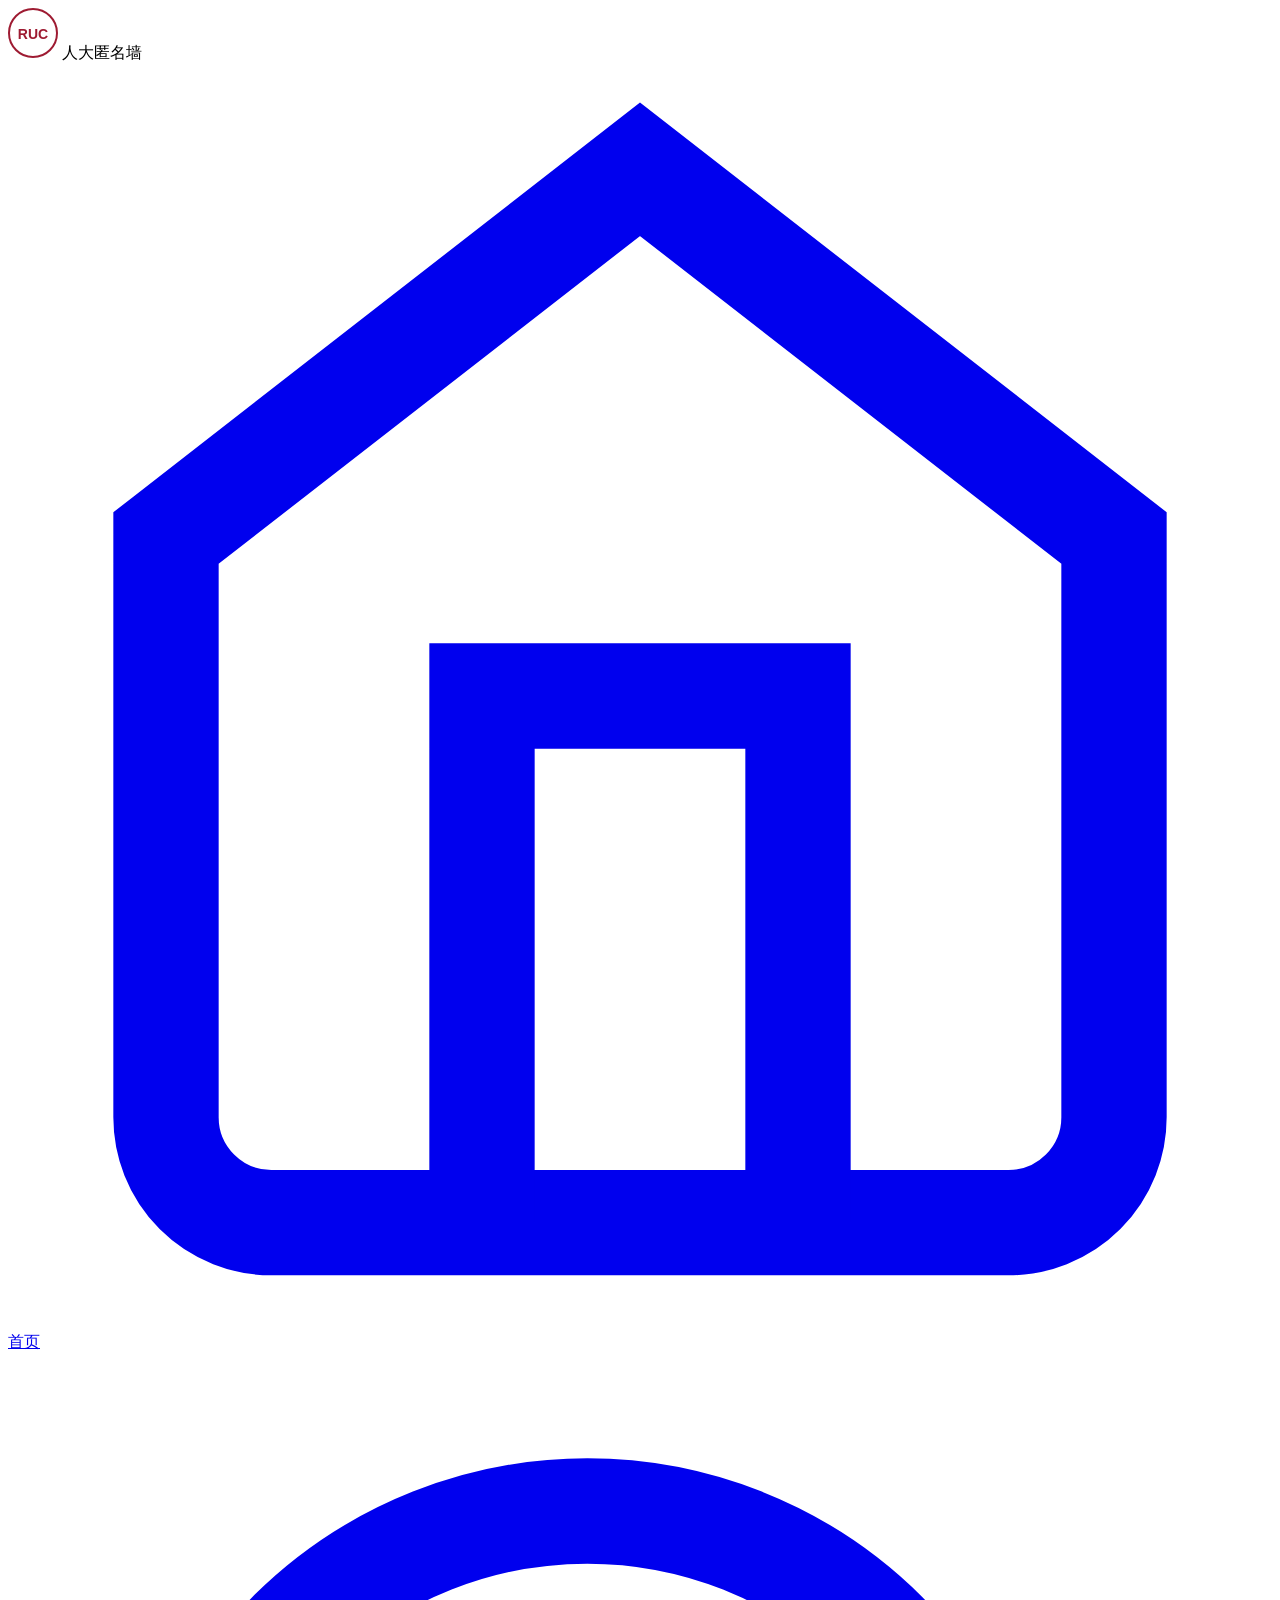
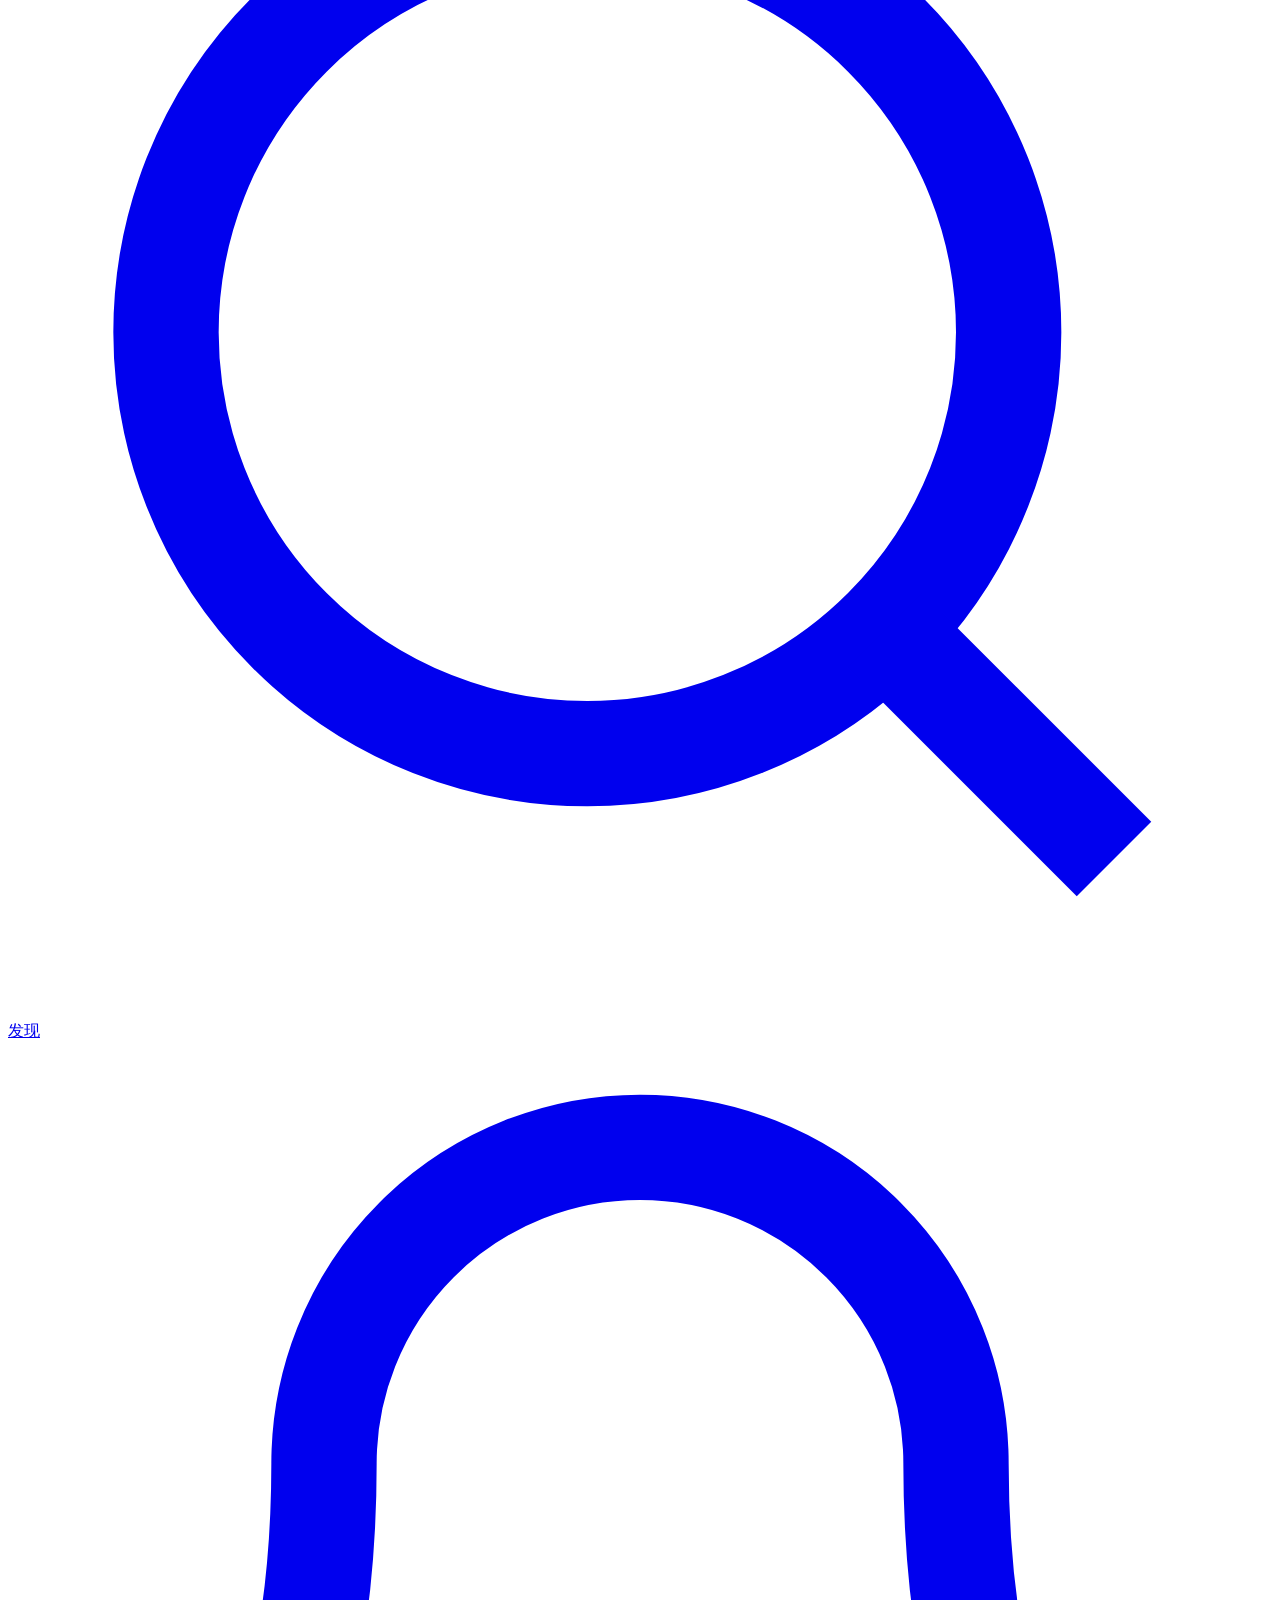
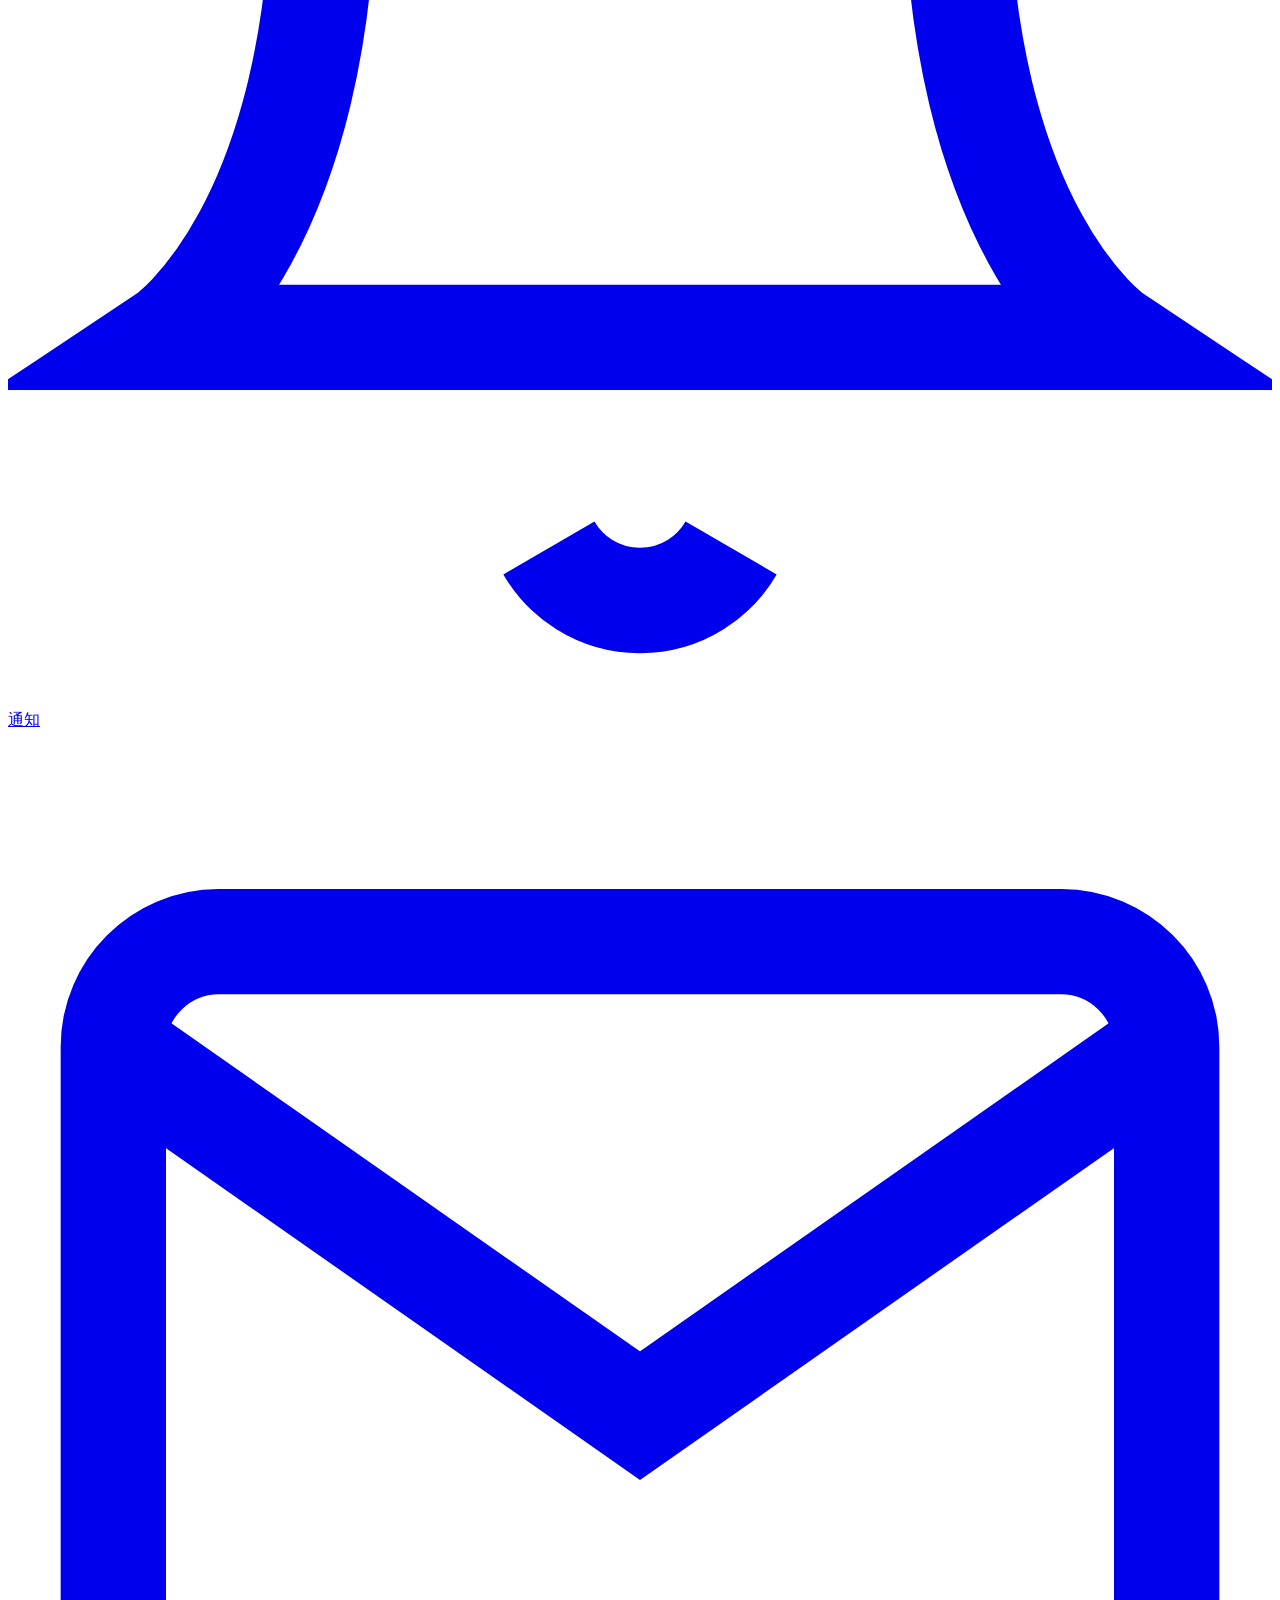
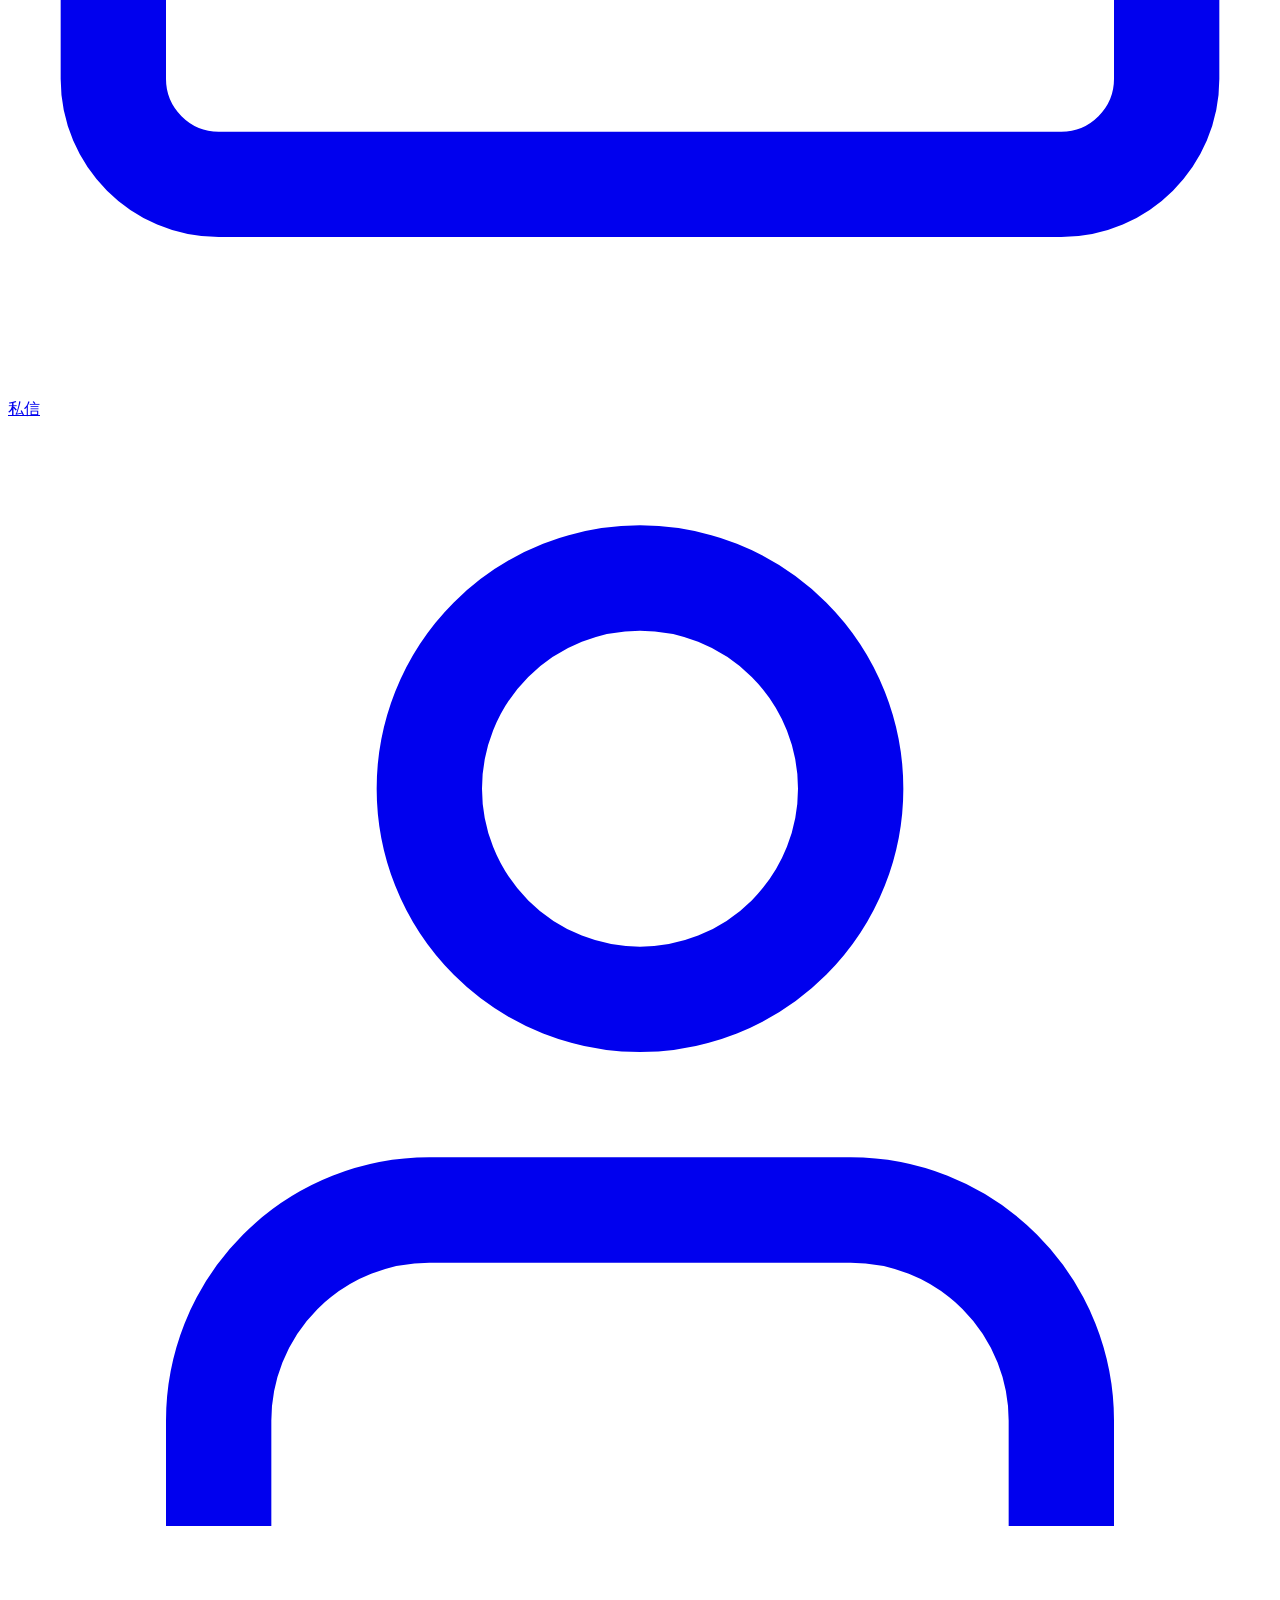
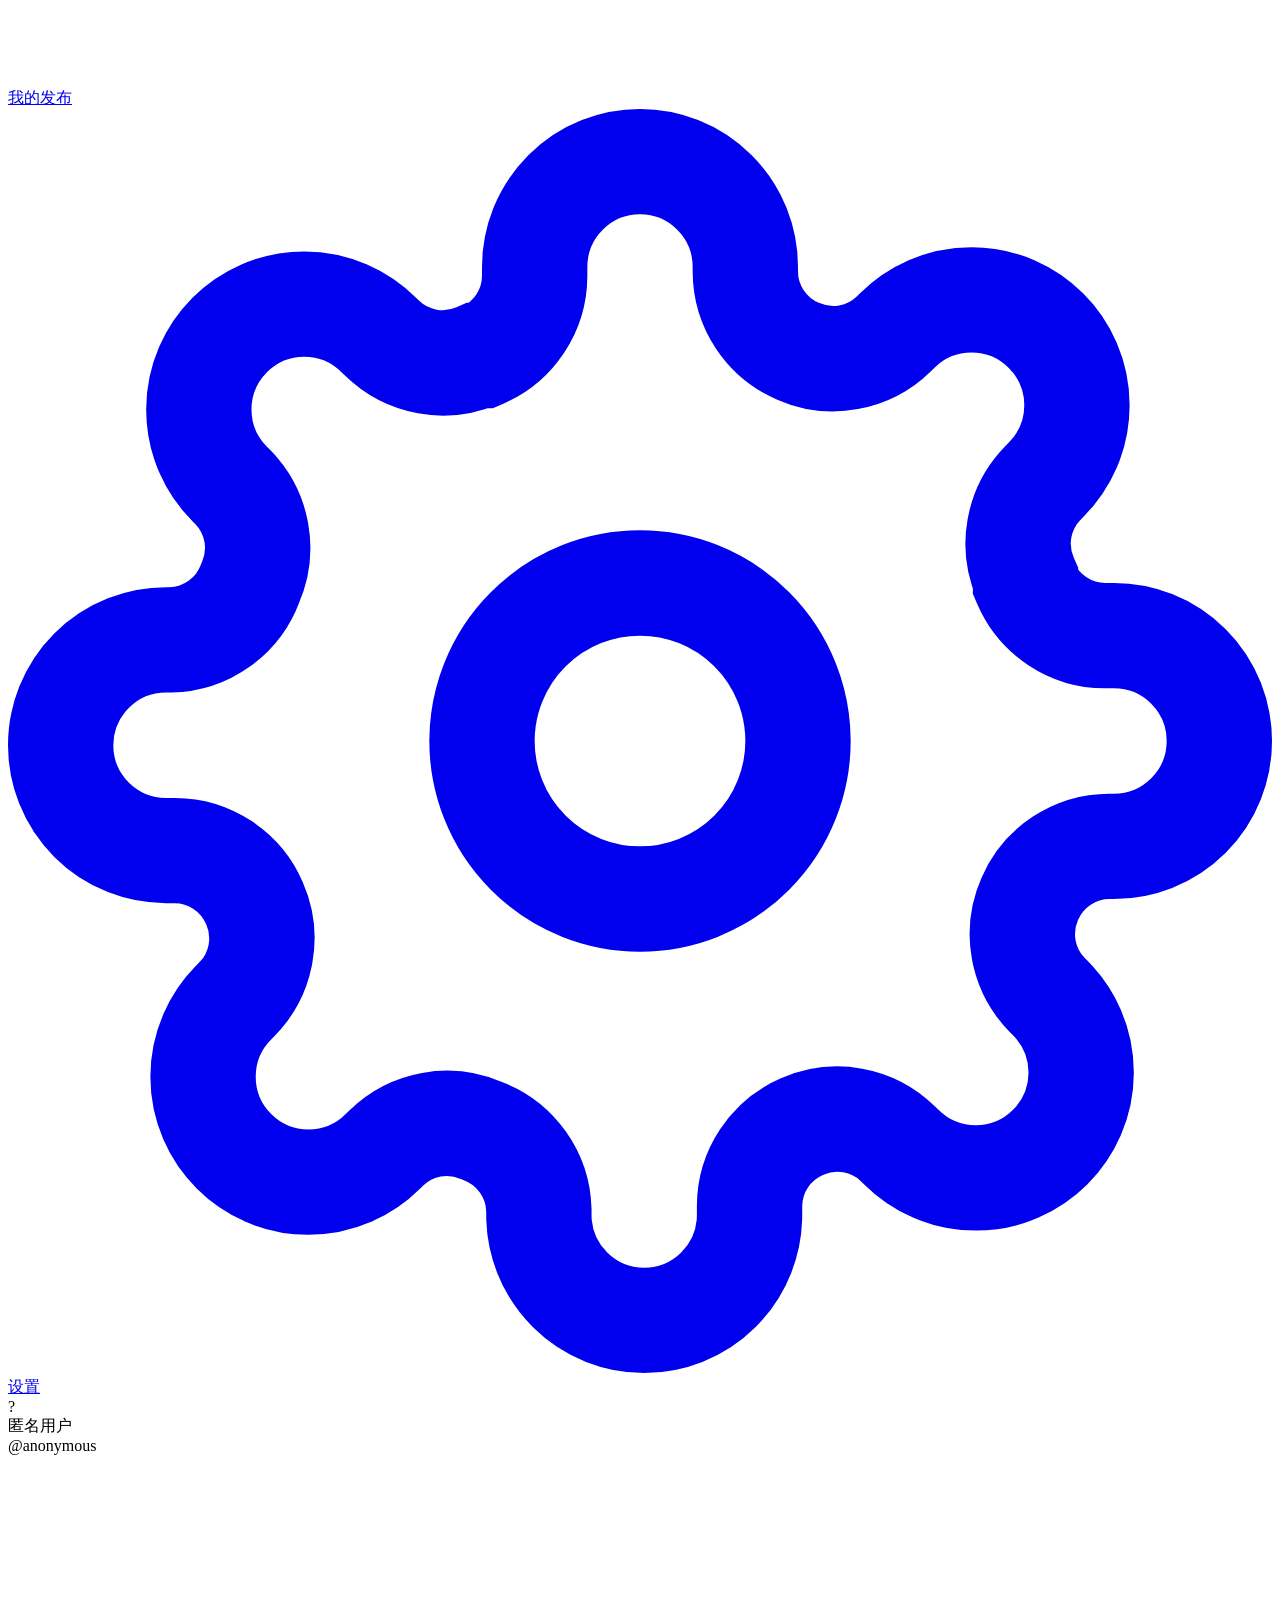
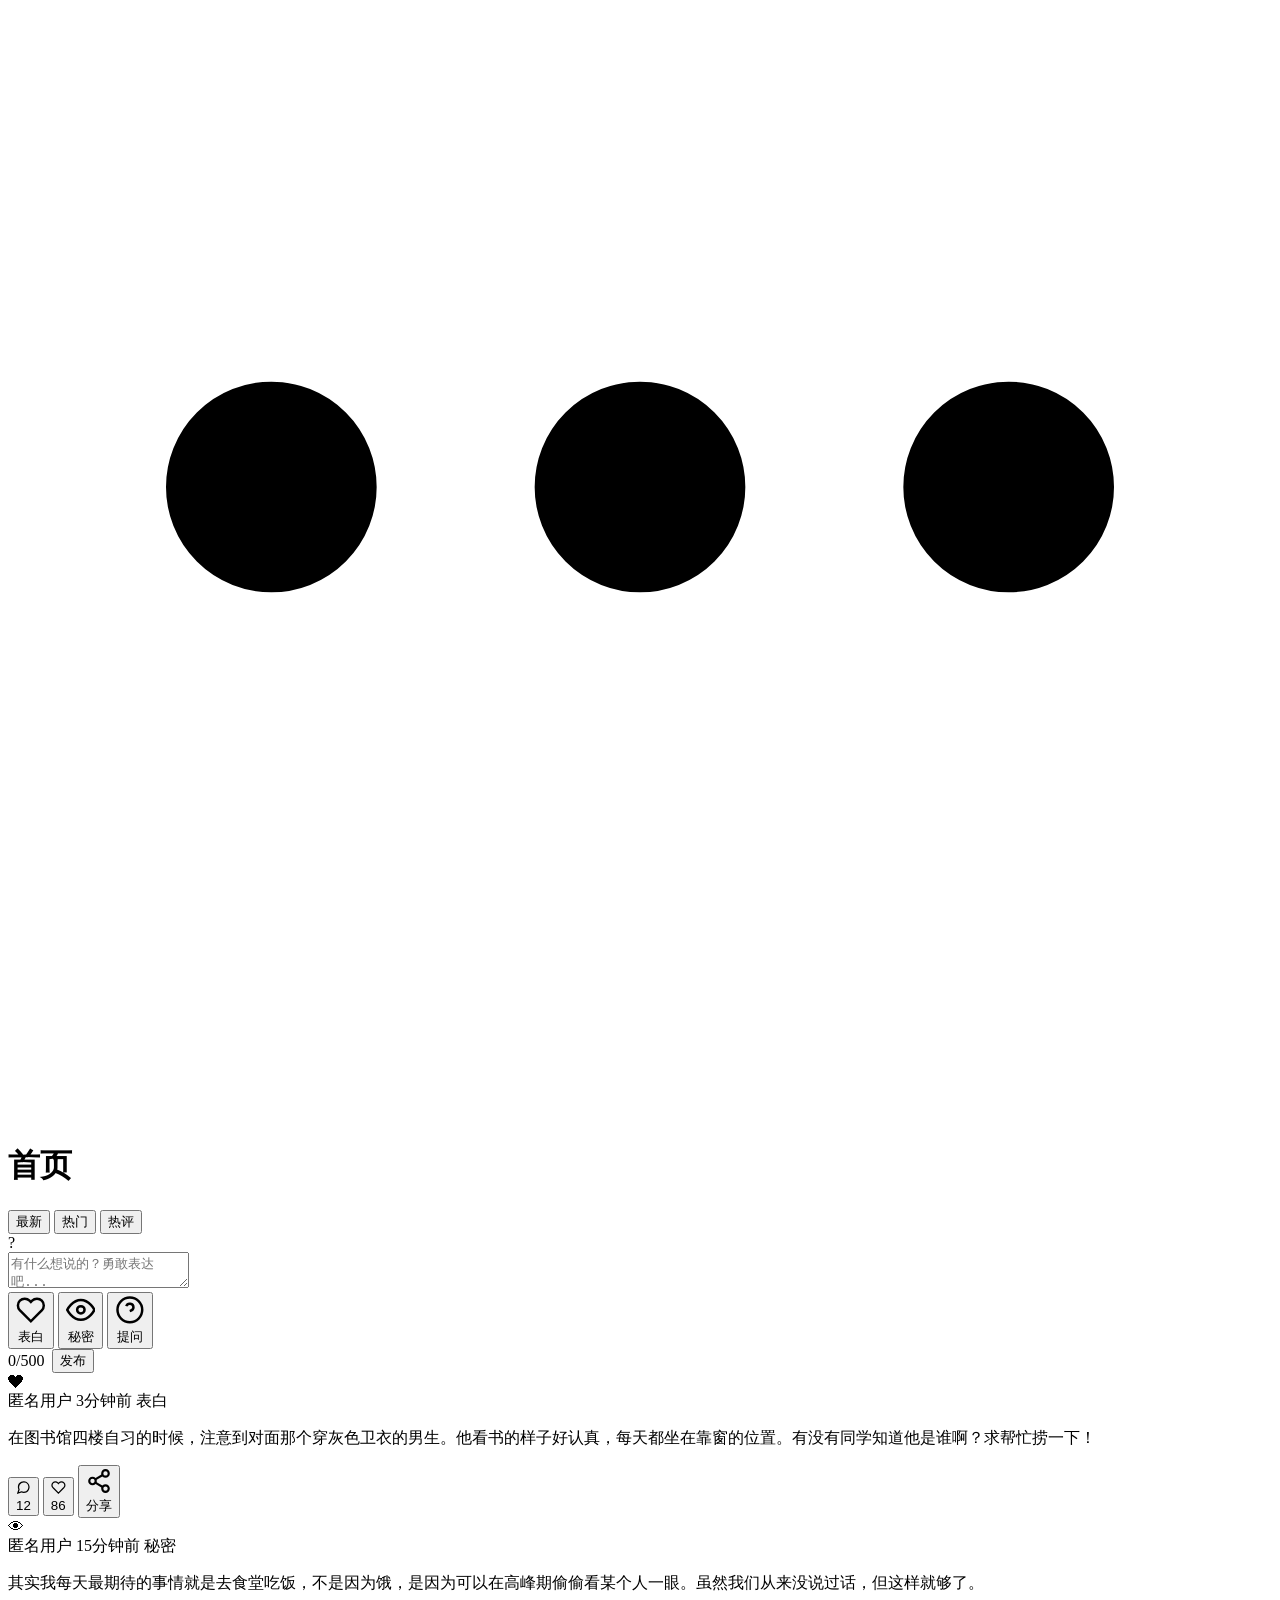
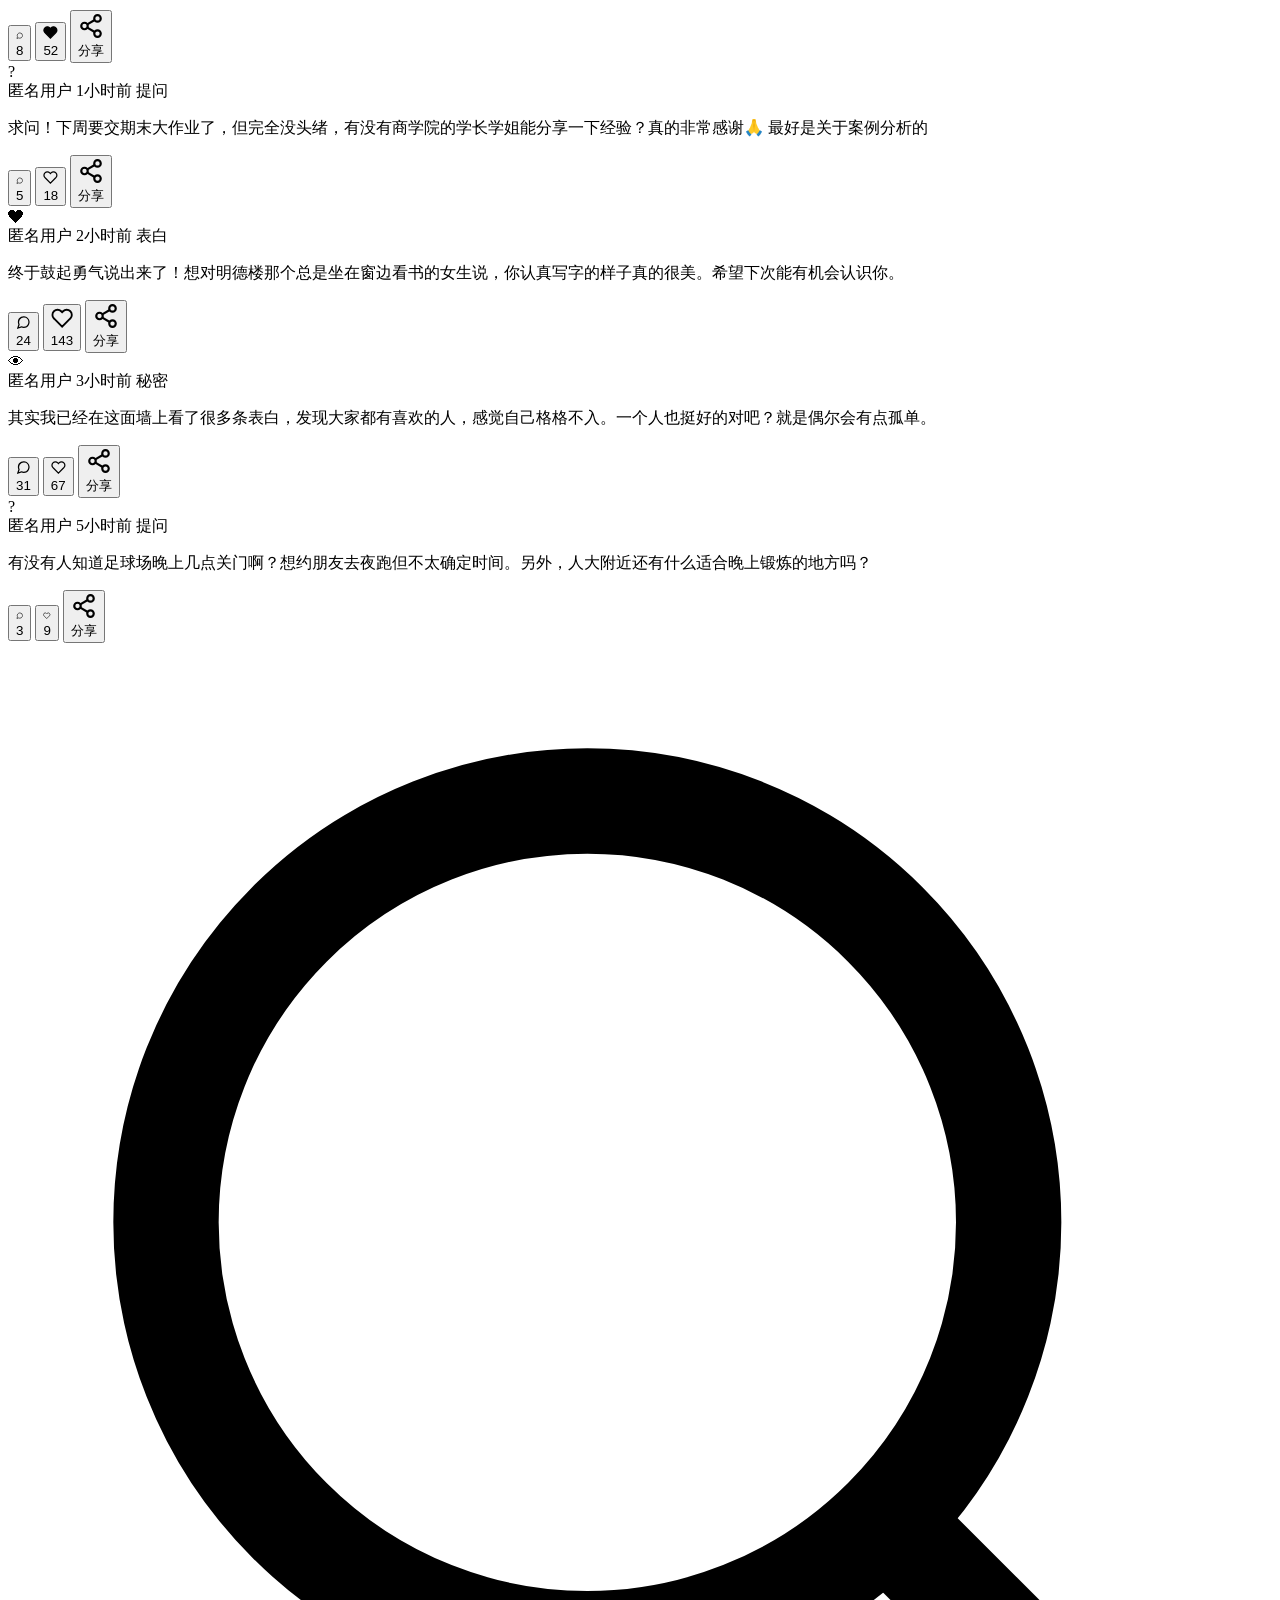
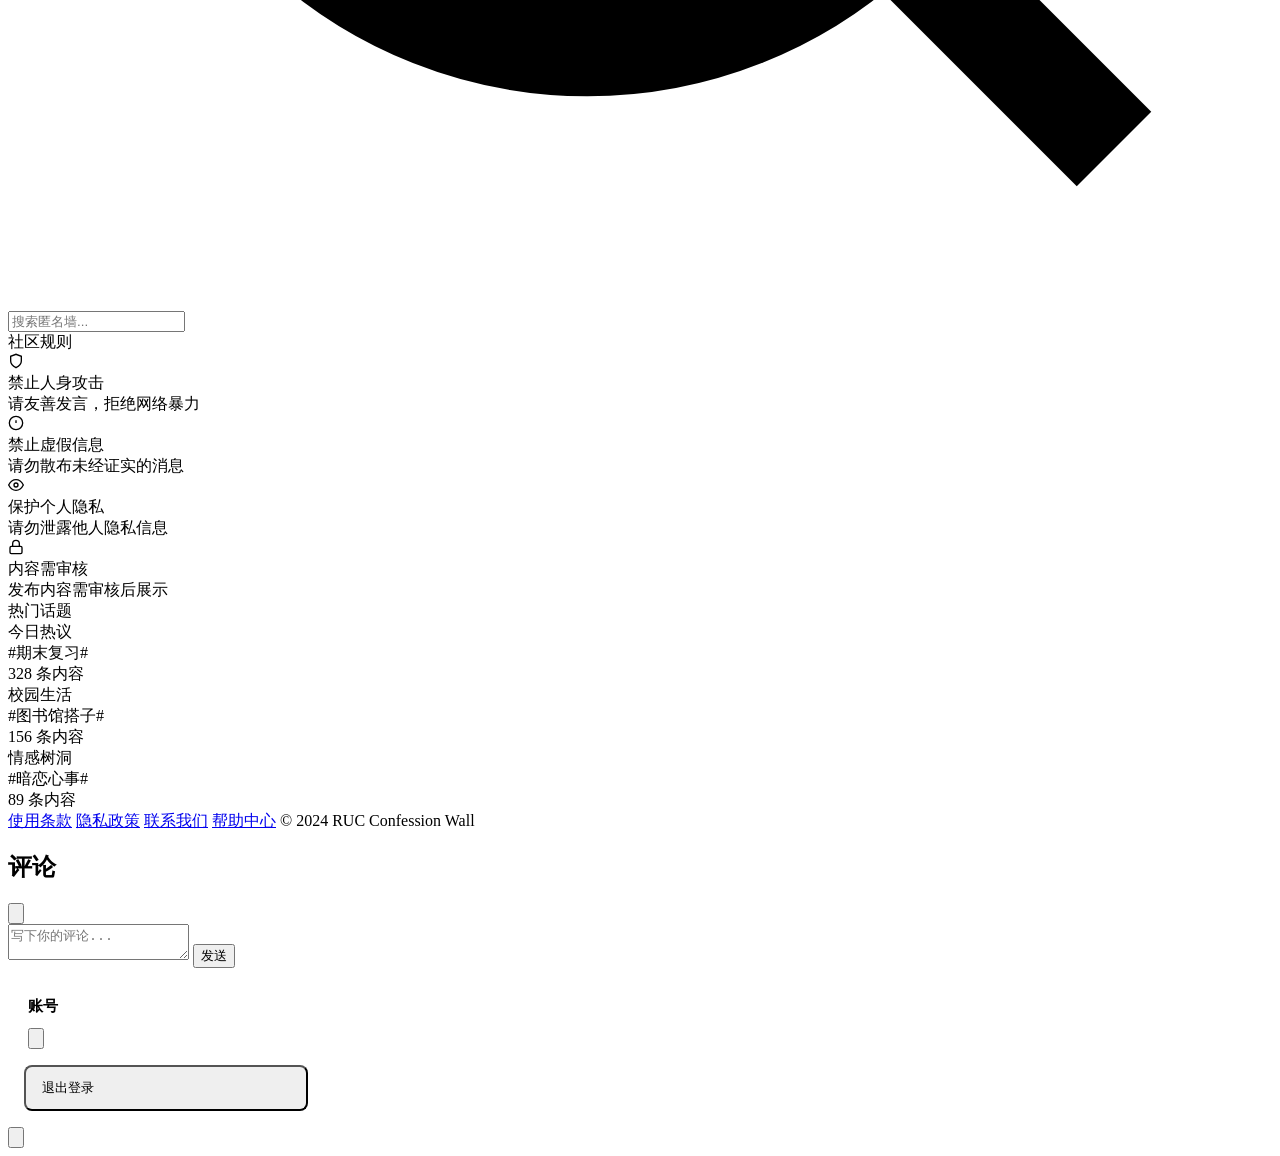
==== index.html @ 168b7a93 "匿名墙主页" ====
<!DOCTYPE html>
<html lang="zh-CN">
<head>
  <meta charset="UTF-8">
  <meta name="viewport" content="width=device-width, initial-scale=1.0">
  <title>人大匿名墙 - 首页</title>
  <link rel="stylesheet" href="css/style.css">
  <link rel="icon" href="data:image/svg+xml,<svg xmlns='http://www.w3.org/2000/svg' viewBox='0 0 100 100'><text y='.9em' font-size='90'>🏛️</text></svg>">
</head>
<body>
  <div class="container">
    <div class="main-layout">
      <!-- Left Sidebar -->
      <aside class="sidebar-left">
        <div class="logo-area">
          <svg width="50" height="50" viewBox="0 0 50 50" fill="none" xmlns="http://www.w3.org/2000/svg">
            <circle cx="25" cy="25" r="24" stroke="#9E1B32" stroke-width="2" fill="none"/>
            <text x="50%" y="55%" dominant-baseline="middle" text-anchor="middle" fill="#9E1B32" font-size="14" font-weight="900" font-family="Arial, sans-serif">RUC</text>
          </svg>
          <span class="logo-text">人大匿名墙</span>
        </div>
        <nav class="nav-links">
          <a href="#" class="nav-item active" id="navHome">
            <svg viewBox="0 0 24 24" fill="none" stroke="currentColor" stroke-width="2"><path d="M3 9l9-7 9 7v11a2 2 0 0 1-2 2H5a2 2 0 0 1-2-2z"/><polyline points="9 22 9 12 15 12 15 22"/></svg>
            <span>首页</span>
          </a>
          <a href="#" class="nav-item" id="navExplore">
            <svg viewBox="0 0 24 24" fill="none" stroke="currentColor" stroke-width="2"><circle cx="11" cy="11" r="8"/><line x1="21" y1="21" x2="16.65" y2="16.65"/></svg>
            <span>发现</span>
          </a>
          <a href="#" class="nav-item" id="navNotifications">
            <svg viewBox="0 0 24 24" fill="none" stroke="currentColor" stroke-width="2"><path d="M18 8A6 6 0 0 0 6 8c0 7-3 9-3 9h18s-3-2-3-9"/><path d="M13.73 21a2 2 0 0 1-3.46 0"/></svg>
            <span>通知</span>
            <span class="notification-badge" id="notifBadge" style="display:none">0</span>
          </a>
          <a href="#" class="nav-item" id="navMessages">
            <svg viewBox="0 0 24 24" fill="none" stroke="currentColor" stroke-width="2"><path d="M4 4h16c1.1 0 2 .9 2 2v12c0 1.1-.9 2-2 2H4c-1.1 0-2-.9-2-2V6c0-1.1.9-2 2-2z"/><polyline points="22,6 12,13 2,6"/></svg>
            <span>私信</span>
          </a>
          <a href="#" class="nav-item" id="navProfile">
            <svg viewBox="0 0 24 24" fill="none" stroke="currentColor" stroke-width="2"><path d="M20 21v-2a4 4 0 0 0-4-4H8a4 4 0 0 0-4 4v2"/><circle cx="12" cy="7" r="4"/></svg>
            <span>我的发布</span>
          </a>
          <a href="#" class="nav-item" id="navSettings">
            <svg viewBox="0 0 24 24" fill="none" stroke="currentColor" stroke-width="2"><circle cx="12" cy="12" r="3"/><path d="M19.4 15a1.65 1.65 0 0 0 .33 1.82l.06.06a2 2 0 0 1 0 2.83 2 2 0 0 1-2.83 0l-.06-.06a1.65 1.65 0 0 0-1.82-.33 1.65 1.65 0 0 0-1 1.51V21a2 2 0 0 1-2 2 2 2 0 0 1-2-2v-.09A1.65 1.65 0 0 0 9 19.4a1.65 1.65 0 0 0-1.82.33l-.06.06a2 2 0 0 1-2.83 0 2 2 0 0 1 0-2.83l.06-.06a1.65 1.65 0 0 0 .33-1.82 1.65 1.65 0 0 0-1.51-1H3a2 2 0 0 1-2-2 2 2 0 0 1 2-2h.09A1.65 1.65 0 0 0 4.6 9a1.65 1.65 0 0 0-.33-1.82l-.06-.06a2 2 0 0 1 0-2.83 2 2 0 0 1 2.83 0l.06.06a1.65 1.65 0 0 0 1.82.33H9a1.65 1.65 0 0 0 1-1.51V3a2 2 0 0 1 2-2 2 2 0 0 1 2 2v.09a1.65 1.65 0 0 0 1 1.51 1.65 1.65 0 0 0 1.82-.33l.06-.06a2 2 0 0 1 2.83 0 2 2 0 0 1 0 2.83l-.06.06a1.65 1.65 0 0 0-.33 1.82V9a1.65 1.65 0 0 0 1.51 1H21a2 2 0 0 1 2 2 2 2 0 0 1-2 2h-.09a1.65 1.65 0 0 0-1.51 1z"/></svg>
            <span>设置</span>
          </a>
        </nav>
        <div class="sidebar-bottom">
          <div class="user-menu" id="userMenu">
            <div class="avatar" id="userAvatar">?</div>
            <div class="user-info">
              <div class="user-name" id="userName">匿名用户</div>
              <div class="user-handle" id="userHandle">@anonymous</div>
            </div>
            <svg class="more-icon" viewBox="0 0 24 24" fill="none" stroke="currentColor" stroke-width="2"><circle cx="12" cy="12" r="1"/><circle cx="19" cy="12" r="1"/><circle cx="5" cy="12" r="1"/></svg>
          </div>
        </div>
      </aside>

      <!-- Main Feed -->
      <main class="feed-main">
        <header class="feed-header">
          <h1>首页</h1>
          <div class="top-sort">
            <button class="active" data-sort="newest">最新</button>
            <button data-sort="hot">热门</button>
            <button data-sort="top">热评</button>
          </div>
        </header>

        <!-- Compose Box -->
        <div class="feed-compose">
          <div class="compose-avatar" id="composeAvatar">?</div>
          <div class="compose-body">
            <textarea id="composeText" placeholder="有什么想说的？勇敢表达吧..." maxlength="500"></textarea>
            <div class="compose-actions">
              <div class="type-selector">
                <button class="type-btn active" data-type="confession">
                  <svg viewBox="0 0 24 24" fill="none" stroke="currentColor" stroke-width="2"><path d="M20.84 4.61a5.5 5.5 0 0 0-7.78 0L12 5.67l-1.06-1.06a5.5 5.5 0 0 0-7.78 7.78l1.06 1.06L12 21.23l7.78-7.78 1.06-1.06a5.5 5.5 0 0 0 0-7.78z"/></svg>
                  表白
                </button>
                <button class="type-btn" data-type="secret">
                  <svg viewBox="0 0 24 24" fill="none" stroke="currentColor" stroke-width="2"><path d="M1 12s4-8 11-8 11 8 11 8-4 8-11 8-11-8-11-8z"/><circle cx="12" cy="12" r="3"/></svg>
                  秘密
                </button>
                <button class="type-btn" data-type="question">
                  <svg viewBox="0 0 24 24" fill="none" stroke="currentColor" stroke-width="2"><circle cx="12" cy="12" r="10"/><path d="M9.09 9a3 3 0 0 1 5.83 1c0 2-3 3-3 3"/><line x1="12" y1="17" x2="12.01" y2="17"/></svg>
                  提问
                </button>
              </div>
              <div style="display:flex;align-items:center;gap:8px">
                <span class="char-count" id="charCount">0/500</span>
                <button class="submit-btn" id="submitPost">发布</button>
              </div>
            </div>
          </div>
        </div>

        <div class="feed-divider"></div>

        <!-- Tweet List -->
        <div id="feedContent">
          <article class="tweet" data-id="1001">
            <div class="tweet-main">
              <div class="tweet-avatar">❤</div>
              <div class="tweet-content">
                <div class="tweet-header">
                  <span class="tweet-author">匿名用户</span>
                  <span class="tweet-time">3分钟前</span>
                  <span class="tweet-type-badge confession">表白</span>
                </div>
                <p class="tweet-text">在图书馆四楼自习的时候，注意到对面那个穿灰色卫衣的男生。他看书的样子好认真，每天都坐在靠窗的位置。有没有同学知道他是谁啊？求帮忙捞一下！</p>
                <div class="tweet-actions">
                  <button class="tweet-action comment" data-action="comment" data-id="1001"><svg viewBox="0 0 24 24" fill="none" stroke="currentColor" stroke-width="2"><path d="M21 11.5a8.38 8.38 0 0 1-.9 3.8 8.5 8.5 0 0 1-7.6 4.7 8.38 8.38 0 0 1-3.8-.9L3 21l1.9-5.7a8.38 8.38 0 0 1-.9-3.8 8.5 8.5 0 0 1 4.7-7.6 8.38 8.38 0 0 1 3.8-.9h.5a8.48 8.48 0 0 1 8 8v.5z"/></svg><span>12</span></button>
                  <button class="tweet-action like" data-action="like" data-id="1001"><svg viewBox="0 0 24 24" fill="none" stroke="currentColor" stroke-width="2"><path d="M20.84 4.61a5.5 5.5 0 0 0-7.78 0L12 5.67l-1.06-1.06a5.5 5.5 0 0 0-7.78 7.78l1.06 1.06L12 21.23l7.78-7.78 1.06-1.06a5.5 5.5 0 0 0 0-7.78z"/></svg><span>86</span></button>
                  <button class="tweet-action share" data-action="share" data-id="1001"><svg viewBox="0 0 24 24" fill="none" stroke="currentColor" stroke-width="2"><circle cx="18" cy="5" r="3"/><circle cx="6" cy="12" r="3"/><circle cx="18" cy="19" r="3"/><line x1="8.59" y1="13.51" x2="15.42" y2="17.49"/><line x1="15.41" y1="6.51" x2="8.59" y2="10.49"/></svg><span>分享</span></button>
                </div>
              </div>
            </div>
          </article>
          <article class="tweet" data-id="1002">
            <div class="tweet-main">
              <div class="tweet-avatar">👁</div>
              <div class="tweet-content">
                <div class="tweet-header">
                  <span class="tweet-author">匿名用户</span>
                  <span class="tweet-time">15分钟前</span>
                  <span class="tweet-type-badge secret">秘密</span>
                </div>
                <p class="tweet-text">其实我每天最期待的事情就是去食堂吃饭，不是因为饿，是因为可以在高峰期偷偷看某个人一眼。虽然我们从来没说过话，但这样就够了。</p>
                <div class="tweet-actions">
                  <button class="tweet-action comment" data-action="comment" data-id="1002"><svg viewBox="0 0 24 24" fill="none" stroke="currentColor" stroke-width="2"><path d="M21 11.5a8.38 8.38 0 0 1-.9 3.8 8.5 8.5 0 0 1-7.6 4.7 8.38 8.38 0 0 1-3.8-.9L3 21l1.9-5.7a8.38 8.38 0 0 1-.9-3.8 8.5 8.5 0 0 1 4.7-7.6 8.38 8.38 0 0 1 3.8-.9h.5a8.48 8.48 0 0 1 8 8v.5z"/></svg><span>8</span></button>
                  <button class="tweet-action like liked" data-action="like" data-id="1002"><svg viewBox="0 0 24 24" fill="currentColor" stroke="currentColor" stroke-width="2"><path d="M20.84 4.61a5.5 5.5 0 0 0-7.78 0L12 5.67l-1.06-1.06a5.5 5.5 0 0 0-7.78 7.78l1.06 1.06L12 21.23l7.78-7.78 1.06-1.06a5.5 5.5 0 0 0 0-7.78z"/></svg><span>52</span></button>
                  <button class="tweet-action share" data-action="share" data-id="1002"><svg viewBox="0 0 24 24" fill="none" stroke="currentColor" stroke-width="2"><circle cx="18" cy="5" r="3"/><circle cx="6" cy="12" r="3"/><circle cx="18" cy="19" r="3"/><line x1="8.59" y1="13.51" x2="15.42" y2="17.49"/><line x1="15.41" y1="6.51" x2="8.59" y2="10.49"/></svg><span>分享</span></button>
                </div>
              </div>
            </div>
          </article>
          <article class="tweet" data-id="1003">
            <div class="tweet-main">
              <div class="tweet-avatar">?</div>
              <div class="tweet-content">
                <div class="tweet-header">
                  <span class="tweet-author">匿名用户</span>
                  <span class="tweet-time">1小时前</span>
                  <span class="tweet-type-badge question">提问</span>
                </div>
                <p class="tweet-text">求问！下周要交期末大作业了，但完全没头绪，有没有商学院的学长学姐能分享一下经验？真的非常感谢🙏 最好是关于案例分析的</p>
                <div class="tweet-actions">
                  <button class="tweet-action comment" data-action="comment" data-id="1003"><svg viewBox="0 0 24 24" fill="none" stroke="currentColor" stroke-width="2"><path d="M21 11.5a8.38 8.38 0 0 1-.9 3.8 8.5 8.5 0 0 1-7.6 4.7 8.38 8.38 0 0 1-3.8-.9L3 21l1.9-5.7a8.38 8.38 0 0 1-.9-3.8 8.5 8.5 0 0 1 4.7-7.6 8.38 8.38 0 0 1 3.8-.9h.5a8.48 8.48 0 0 1 8 8v.5z"/></svg><span>5</span></button>
                  <button class="tweet-action like" data-action="like" data-id="1003"><svg viewBox="0 0 24 24" fill="none" stroke="currentColor" stroke-width="2"><path d="M20.84 4.61a5.5 5.5 0 0 0-7.78 0L12 5.67l-1.06-1.06a5.5 5.5 0 0 0-7.78 7.78l1.06 1.06L12 21.23l7.78-7.78 1.06-1.06a5.5 5.5 0 0 0 0-7.78z"/></svg><span>18</span></button>
                  <button class="tweet-action share" data-action="share" data-id="1003"><svg viewBox="0 0 24 24" fill="none" stroke="currentColor" stroke-width="2"><circle cx="18" cy="5" r="3"/><circle cx="6" cy="12" r="3"/><circle cx="18" cy="19" r="3"/><line x1="8.59" y1="13.51" x2="15.42" y2="17.49"/><line x1="15.41" y1="6.51" x2="8.59" y2="10.49"/></svg><span>分享</span></button>
                </div>
              </div>
            </div>
          </article>
          <article class="tweet" data-id="1004">
            <div class="tweet-main">
              <div class="tweet-avatar">❤</div>
              <div class="tweet-content">
                <div class="tweet-header">
                  <span class="tweet-author">匿名用户</span>
                  <span class="tweet-time">2小时前</span>
                  <span class="tweet-type-badge confession">表白</span>
                </div>
                <p class="tweet-text">终于鼓起勇气说出来了！想对明德楼那个总是坐在窗边看书的女生说，你认真写字的样子真的很美。希望下次能有机会认识你。</p>
                <div class="tweet-actions">
                  <button class="tweet-action comment" data-action="comment" data-id="1004"><svg viewBox="0 0 24 24" fill="none" stroke="currentColor" stroke-width="2"><path d="M21 11.5a8.38 8.38 0 0 1-.9 3.8 8.5 8.5 0 0 1-7.6 4.7 8.38 8.38 0 0 1-3.8-.9L3 21l1.9-5.7a8.38 8.38 0 0 1-.9-3.8 8.5 8.5 0 0 1 4.7-7.6 8.38 8.38 0 0 1 3.8-.9h.5a8.48 8.48 0 0 1 8 8v.5z"/></svg><span>24</span></button>
                  <button class="tweet-action like" data-action="like" data-id="1004"><svg viewBox="0 0 24 24" fill="none" stroke="currentColor" stroke-width="2"><path d="M20.84 4.61a5.5 5.5 0 0 0-7.78 0L12 5.67l-1.06-1.06a5.5 5.5 0 0 0-7.78 7.78l1.06 1.06L12 21.23l7.78-7.78 1.06-1.06a5.5 5.5 0 0 0 0-7.78z"/></svg><span>143</span></button>
                  <button class="tweet-action share" data-action="share" data-id="1004"><svg viewBox="0 0 24 24" fill="none" stroke="currentColor" stroke-width="2"><circle cx="18" cy="5" r="3"/><circle cx="6" cy="12" r="3"/><circle cx="18" cy="19" r="3"/><line x1="8.59" y1="13.51" x2="15.42" y2="17.49"/><line x1="15.41" y1="6.51" x2="8.59" y2="10.49"/></svg><span>分享</span></button>
                </div>
              </div>
            </div>
          </article>
          <article class="tweet" data-id="1005">
            <div class="tweet-main">
              <div class="tweet-avatar">👁</div>
              <div class="tweet-content">
                <div class="tweet-header">
                  <span class="tweet-author">匿名用户</span>
                  <span class="tweet-time">3小时前</span>
                  <span class="tweet-type-badge secret">秘密</span>
                </div>
                <p class="tweet-text">其实我已经在这面墙上看了很多条表白，发现大家都有喜欢的人，感觉自己格格不入。一个人也挺好的对吧？就是偶尔会有点孤单。</p>
                <div class="tweet-actions">
                  <button class="tweet-action comment" data-action="comment" data-id="1005"><svg viewBox="0 0 24 24" fill="none" stroke="currentColor" stroke-width="2"><path d="M21 11.5a8.38 8.38 0 0 1-.9 3.8 8.5 8.5 0 0 1-7.6 4.7 8.38 8.38 0 0 1-3.8-.9L3 21l1.9-5.7a8.38 8.38 0 0 1-.9-3.8 8.5 8.5 0 0 1 4.7-7.6 8.38 8.38 0 0 1 3.8-.9h.5a8.48 8.48 0 0 1 8 8v.5z"/></svg><span>31</span></button>
                  <button class="tweet-action like" data-action="like" data-id="1005"><svg viewBox="0 0 24 24" fill="none" stroke="currentColor" stroke-width="2"><path d="M20.84 4.61a5.5 5.5 0 0 0-7.78 0L12 5.67l-1.06-1.06a5.5 5.5 0 0 0-7.78 7.78l1.06 1.06L12 21.23l7.78-7.78 1.06-1.06a5.5 5.5 0 0 0 0-7.78z"/></svg><span>67</span></button>
                  <button class="tweet-action share" data-action="share" data-id="1005"><svg viewBox="0 0 24 24" fill="none" stroke="currentColor" stroke-width="2"><circle cx="18" cy="5" r="3"/><circle cx="6" cy="12" r="3"/><circle cx="18" cy="19" r="3"/><line x1="8.59" y1="13.51" x2="15.42" y2="17.49"/><line x1="15.41" y1="6.51" x2="8.59" y2="10.49"/></svg><span>分享</span></button>
                </div>
              </div>
            </div>
          </article>
          <article class="tweet" data-id="1006">
            <div class="tweet-main">
              <div class="tweet-avatar">?</div>
              <div class="tweet-content">
                <div class="tweet-header">
                  <span class="tweet-author">匿名用户</span>
                  <span class="tweet-time">5小时前</span>
                  <span class="tweet-type-badge question">提问</span>
                </div>
                <p class="tweet-text">有没有人知道足球场晚上几点关门啊？想约朋友去夜跑但不太确定时间。另外，人大附近还有什么适合晚上锻炼的地方吗？</p>
                <div class="tweet-actions">
                  <button class="tweet-action comment" data-action="comment" data-id="1006"><svg viewBox="0 0 24 24" fill="none" stroke="currentColor" stroke-width="2"><path d="M21 11.5a8.38 8.38 0 0 1-.9 3.8 8.5 8.5 0 0 1-7.6 4.7 8.38 8.38 0 0 1-3.8-.9L3 21l1.9-5.7a8.38 8.38 0 0 1-.9-3.8 8.5 8.5 0 0 1 4.7-7.6 8.38 8.38 0 0 1 3.8-.9h.5a8.48 8.48 0 0 1 8 8v.5z"/></svg><span>3</span></button>
                  <button class="tweet-action like" data-action="like" data-id="1006"><svg viewBox="0 0 24 24" fill="none" stroke="currentColor" stroke-width="2"><path d="M20.84 4.61a5.5 5.5 0 0 0-7.78 0L12 5.67l-1.06-1.06a5.5 5.5 0 0 0-7.78 7.78l1.06 1.06L12 21.23l7.78-7.78 1.06-1.06a5.5 5.5 0 0 0 0-7.78z"/></svg><span>9</span></button>
                  <button class="tweet-action share" data-action="share" data-id="1006"><svg viewBox="0 0 24 24" fill="none" stroke="currentColor" stroke-width="2"><circle cx="18" cy="5" r="3"/><circle cx="6" cy="12" r="3"/><circle cx="18" cy="19" r="3"/><line x1="8.59" y1="13.51" x2="15.42" y2="17.49"/><line x1="15.41" y1="6.51" x2="8.59" y2="10.49"/></svg><span>分享</span></button>
                </div>
              </div>
            </div>
          </article>
        </div>

        <div class="load-more" id="loadMoreArea" style="display:none">
          <button id="loadMoreBtn">加载更多</button>
        </div>
      </main>

      <!-- Right Sidebar -->
      <aside class="sidebar-right">
        <div class="search-box">
          <svg viewBox="0 0 24 24" fill="none" stroke="currentColor" stroke-width="2"><circle cx="11" cy="11" r="8"/><line x1="21" y1="21" x2="16.65" y2="16.65"/></svg>
          <input type="text" id="searchInput" placeholder="搜索匿名墙...">
        </div>

        <div class="widget">
          <div class="widget-header">社区规则</div>
          <div class="widget-content">
            <div class="rules-item">
              <div class="rule-icon">
                <svg width="16" height="16" viewBox="0 0 24 24" fill="none" stroke="currentColor" stroke-width="2"><path d="M12 22s8-4 8-10V5l-8-3-8 3v7c0 6 8 10 8 10z"/></svg>
              </div>
              <div class="rule-text">
                <div class="rule-title">禁止人身攻击</div>
                <div class="rule-desc">请友善发言，拒绝网络暴力</div>
              </div>
            </div>
            <div class="rules-item">
              <div class="rule-icon">
                <svg width="16" height="16" viewBox="0 0 24 24" fill="none" stroke="currentColor" stroke-width="2"><circle cx="12" cy="12" r="10"/><line x1="12" y1="8" x2="12" y2="12"/><line x1="12" y1="16" x2="12.01" y2="16"/></svg>
              </div>
              <div class="rule-text">
                <div class="rule-title">禁止虚假信息</div>
                <div class="rule-desc">请勿散布未经证实的消息</div>
              </div>
            </div>
            <div class="rules-item">
              <div class="rule-icon">
                <svg width="16" height="16" viewBox="0 0 24 24" fill="none" stroke="currentColor" stroke-width="2"><path d="M1 12s4-8 11-8 11 8 11 8-4 8-11 8-11-8-11-8z"/><circle cx="12" cy="12" r="3"/></svg>
              </div>
              <div class="rule-text">
                <div class="rule-title">保护个人隐私</div>
                <div class="rule-desc">请勿泄露他人隐私信息</div>
              </div>
            </div>
            <div class="rules-item">
              <div class="rule-icon">
                <svg width="16" height="16" viewBox="0 0 24 24" fill="none" stroke="currentColor" stroke-width="2"><rect x="3" y="11" width="18" height="11" rx="2" ry="2"/><path d="M7 11V7a5 5 0 0 1 10 0v4"/></svg>
              </div>
              <div class="rule-text">
                <div class="rule-title">内容需审核</div>
                <div class="rule-desc">发布内容需审核后展示</div>
              </div>
            </div>
          </div>
        </div>

        <div class="widget">
          <div class="widget-header">热门话题</div>
          <div class="widget-content">
            <div class="trending-item">
              <div class="trend-category">今日热议</div>
              <div class="trend-topic">#期末复习#</div>
              <div class="trend-count">328 条内容</div>
            </div>
            <div class="trending-item">
              <div class="trend-category">校园生活</div>
              <div class="trend-topic">#图书馆搭子#</div>
              <div class="trend-count">156 条内容</div>
            </div>
            <div class="trending-item">
              <div class="trend-category">情感树洞</div>
              <div class="trend-topic">#暗恋心事#</div>
              <div class="trend-count">89 条内容</div>
            </div>
          </div>
        </div>

        <div class="footer-links">
          <a href="#">使用条款</a>
          <a href="#">隐私政策</a>
          <a href="#">联系我们</a>
          <a href="#">帮助中心</a>
          <span>© 2024 RUC Confession Wall</span>
        </div>
      </aside>
    </div>
  </div>

  <!-- Comment Modal -->
  <div class="modal-overlay" id="commentModal">
    <div class="modal comment-modal">
      <div class="modal-header">
        <h2>评论</h2>
        <button class="modal-close" id="closeCommentModal">
          <svg viewBox="0 0 24 24" fill="none" stroke="currentColor" stroke-width="2"><line x1="18" y1="6" x2="6" y2="18"/><line x1="6" y1="6" x2="18" y2="18"/></svg>
        </button>
      </div>
      <div class="modal-body">
        <div id="commentMessagePreview"></div>
        <div class="comment-list" id="commentList">
          <div class="loading-spinner"><div class="spinner"></div></div>
        </div>
      </div>
      <div class="comment-compose">
        <textarea id="commentInput" placeholder="写下你的评论..." maxlength="200"></textarea>
        <button class="btn btn-primary" id="submitComment">发送</button>
      </div>
    </div>
  </div>

  <!-- User Menu Modal -->
  <div class="modal-overlay" id="userMenuModal">
    <div class="modal" style="max-width:300px;padding:8px">
      <div class="modal-header" style="padding:8px 12px">
        <h2 style="font-size:15px">账号</h2>
        <button class="modal-close" id="closeUserMenuModal">
          <svg viewBox="0 0 24 24" fill="none" stroke="currentColor" stroke-width="2"><line x1="18" y1="6" x2="6" y2="18"/><line x1="6" y1="6" x2="18" y2="18"/></svg>
        </button>
      </div>
      <div class="modal-body" style="padding:8px">
        <button class="btn btn-secondary" id="logoutBtn" style="width:100%;text-align:left;padding:12px 16px;border-radius:8px">
          退出登录
        </button>
      </div>
    </div>
  </div>

  <!-- Toast -->
  <div class="toast-container" id="toastContainer"></div>

  <!-- Scroll to top -->
  <button class="scroll-to-top" id="scrollToTop">
    <svg viewBox="0 0 24 24" fill="none" stroke="currentColor" stroke-width="2"><line x1="12" y1="19" x2="12" y2="5"/><polyline points="5 12 12 5 19 12"/></svg>
  </button>

  <script type="module">
    import apiClient from './js/api/client.js';

    // State
    let currentPage = 1;
    let currentSort = 'newest';
    let currentMessageId = null;
    let isLoading = false;

    // DOM Elements
    const feedContent = document.getElementById('feedContent');
    const loadMoreArea = document.getElementById('loadMoreArea');
    const loadMoreBtn = document.getElementById('loadMoreBtn');
    const composeText = document.getElementById('composeText');
    const charCount = document.getElementById('charCount');
    const submitPost = document.getElementById('submitPost');
    const typeBtns = document.querySelectorAll('.type-btn');
    const sortBtns = document.querySelectorAll('.top-sort button');
    const commentModal = document.getElementById('commentModal');
    const commentList = document.getElementById('commentList');
    const commentInput = document.getElementById('commentInput');
    const submitComment = document.getElementById('submitComment');
    const commentMessagePreview = document.getElementById('commentMessagePreview');
    const userMenuModal = document.getElementById('userMenuModal');
    const userMenu = document.getElementById('userMenu');
    const toastContainer = document.getElementById('toastContainer');
    const scrollToTop = document.getElementById('scrollToTop');
    const navItems = document.querySelectorAll('.nav-item');

    // Check auth
    const user = apiClient.getUser();
    if (!apiClient.isLoggedIn()) {
      window.location.href = 'login.html';
    }

    // Initialize user info
    if (user) {
      document.getElementById('userName').textContent = user.username || '匿名用户';
      document.getElementById('userHandle').textContent = '@' + (user.username || 'anonymous');
      const initial = (user.username || 'A')[0].toUpperCase();
      document.getElementById('userAvatar').textContent = initial;
      document.getElementById('composeAvatar').textContent = initial;
    }

    // Toast
    function showToast(message, type = 'default') {
      const toast = document.createElement('div');
      toast.className = `toast ${type}`;
      toast.textContent = message;
      toastContainer.appendChild(toast);
      setTimeout(() => toast.remove(), 3000);
    }

    // Get type icon
    function getTypeIcon(type) {
      const icons = {
        confession: '<svg viewBox="0 0 24 24" fill="none" stroke="currentColor" stroke-width="2" style="width:12px;height:12px"><path d="M20.84 4.61a5.5 5.5 0 0 0-7.78 0L12 5.67l-1.06-1.06a5.5 5.5 0 0 0-7.78 7.78l1.06 1.06L12 21.23l7.78-7.78 1.06-1.06a5.5 5.5 0 0 0 0-7.78z"/></svg>',
        secret: '<svg viewBox="0 0 24 24" fill="none" stroke="currentColor" stroke-width="2" style="width:12px;height:12px"><path d="M1 12s4-8 11-8 11 8 11 8-4 8-11 8-11-8-11-8z"/><circle cx="12" cy="12" r="3"/></svg>',
        question: '<svg viewBox="0 0 24 24" fill="none" stroke="currentColor" stroke-width="2" style="width:12px;height:12px"><circle cx="12" cy="12" r="10"/><path d="M9.09 9a3 3 0 0 1 5.83 1c0 2-3 3-3 3"/><line x1="12" y1="17" x2="12.01" y2="17"/></svg>'
      };
      return icons[type] || icons.confession;
    }

    function getTypeName(type) {
      const names = { confession: '表白', secret: '秘密', question: '提问' };
      return names[type] || '表白';
    }

    // Format time
    function formatTime(dateStr) {
      const date = new Date(dateStr);
      const now = new Date();
      const diff = (now - date) / 1000;
      if (diff < 60) return '刚刚';
      if (diff < 3600) return Math.floor(diff / 60) + '分钟前';
      if (diff < 86400) return Math.floor(diff / 3600) + '小时前';
      if (diff < 604800) return Math.floor(diff / 86400) + '天前';
      return date.toLocaleDateString('zh-CN');
    }

    // Render tweet
    function renderTweet(msg) {
      const typeLabel = getTypeName(msg.type);
      const typeIcon = getTypeIcon(msg.type);
      const avatarChar = (msg.type === 'confession' ? '❤' : msg.type === 'secret' ? '👁' : '?')[0];

      return `
        <article class="tweet" data-id="${msg.id}">
          <div class="tweet-main">
            <div class="tweet-avatar">${avatarChar}</div>
            <div class="tweet-content">
              <div class="tweet-header">
                <span class="tweet-author">匿名用户</span>
                <span class="tweet-time">${formatTime(msg.created_at)}</span>
                <span class="tweet-type-badge ${msg.type}">${typeIcon} ${typeLabel}</span>
              </div>
              <p class="tweet-text">${escapeHtml(msg.content)}</p>
              <div class="tweet-actions">
                <button class="tweet-action comment" data-action="comment" data-id="${msg.id}">
                  <svg viewBox="0 0 24 24" fill="none" stroke="currentColor" stroke-width="2"><path d="M21 11.5a8.38 8.38 0 0 1-.9 3.8 8.5 8.5 0 0 1-7.6 4.7 8.38 8.38 0 0 1-3.8-.9L3 21l1.9-5.7a8.38 8.38 0 0 1-.9-3.8 8.5 8.5 0 0 1 4.7-7.6 8.38 8.38 0 0 1 3.8-.9h.5a8.48 8.48 0 0 1 8 8v.5z"/></svg>
                  <span>${msg.comment_count || 0}</span>
                </button>
                <button class="tweet-action like ${msg.is_liked ? 'liked' : ''}" data-action="like" data-id="${msg.id}">
                  <svg viewBox="0 0 24 24" fill="${msg.is_liked ? 'currentColor' : 'none'}" stroke="currentColor" stroke-width="2"><path d="M20.84 4.61a5.5 5.5 0 0 0-7.78 0L12 5.67l-1.06-1.06a5.5 5.5 0 0 0-7.78 7.78l1.06 1.06L12 21.23l7.78-7.78 1.06-1.06a5.5 5.5 0 0 0 0-7.78z"/></svg>
                  <span>${msg.like_count || 0}</span>
                </button>
                <button class="tweet-action share" data-action="share" data-id="${msg.id}">
                  <svg viewBox="0 0 24 24" fill="none" stroke="currentColor" stroke-width="2"><circle cx="18" cy="5" r="3"/><circle cx="6" cy="12" r="3"/><circle cx="18" cy="19" r="3"/><line x1="8.59" y1="13.51" x2="15.42" y2="17.49"/><line x1="15.41" y1="6.51" x2="8.59" y2="10.49"/></svg>
                  <span>分享</span>
                </button>
              </div>
            </div>
          </div>
        </article>
      `;
    }

    function escapeHtml(text) {
      const div = document.createElement('div');
      div.textContent = text;
      return div.innerHTML;
    }

    // Load messages
    async function loadMessages(page = 1, append = false) {
      if (isLoading) return;
      isLoading = true;

      if (!append) {
        feedContent.innerHTML = '';
      }

      try {
        const result = await apiClient.getMessages({ page, limit: 20, sort: currentSort });

        if (result.code === 200 && result.data) {
          const { messages } = result.data;

          if (!append) {
            feedContent.innerHTML = '';
          }

          if (messages && messages.length > 0) {
            feedContent.innerHTML += messages.map(renderTweet).join('');
            loadMoreArea.style.display = messages.length === 20 ? 'block' : 'none';
          } else if (!append) {
            feedContent.innerHTML = `
              <div class="empty-state">
                <div class="empty-icon">📭</div>
                <h3>暂无内容</h3>
                <p>还没有人发布内容，来说点什么吧！</p>
              </div>
            `;
            loadMoreArea.style.display = 'none';
          }

          attachTweetListeners();
        } else {
          if (!append) {
            feedContent.innerHTML = `
              <div class="empty-state">
                <h3>加载失败</h3>
                <p>${result.message || '请稍后重试'}</p>
              </div>
            `;
          }
        }
      } catch (error) {
        if (!append) {
          feedContent.innerHTML = `
            <div class="empty-state">
              <h3>网络错误</h3>
              <p>请检查网络连接后刷新页面</p>
            </div>
          `;
        }
        showToast('网络错误，请稍后重试', 'error');
      } finally {
        isLoading = false;
      }
    }

    // Attach tweet action listeners
    function attachTweetListeners() {
      document.querySelectorAll('.tweet').forEach(tweet => {
        const id = tweet.dataset.id;

        tweet.querySelector('[data-action="like"]').addEventListener('click', async (e) => {
          e.stopPropagation();
          if (!apiClient.isLoggedIn()) {
            showToast('请先登录', 'warning');
            window.location.href = 'login.html';
            return;
          }
          const btn = tweet.querySelector('.like');
          const span = btn.querySelector('span');
          const svg = btn.querySelector('svg');
          const wasLiked = btn.classList.contains('liked');
          const oldCount = parseInt(span.textContent) || 0;

          btn.classList.toggle('liked');
          svg.setAttribute('fill', wasLiked ? 'none' : 'currentColor');
          span.textContent = wasLiked ? oldCount - 1 : oldCount + 1;

          try {
            const result = await apiClient.likeMessage(id);
            if (result.code !== 200) {
              btn.classList.toggle('liked');
              svg.setAttribute('fill', wasLiked ? 'currentColor' : 'none');
              span.textContent = oldCount;
            }
          } catch {
            btn.classList.toggle('liked');
            svg.setAttribute('fill', wasLiked ? 'currentColor' : 'none');
            span.textContent = oldCount;
          }
        });

        tweet.querySelector('[data-action="comment"]').addEventListener('click', async (e) => {
          e.stopPropagation();
          currentMessageId = id;
          const content = tweet.querySelector('.tweet-text').textContent;
          const type = tweet.querySelector('.tweet-type-badge').className.split(' ').find(c => ['confession', 'secret', 'question'].includes(c));
          commentMessagePreview.innerHTML = `
            <div style="padding:8px 0 16px;font-size:14px;color:var(--gray-500);border-bottom:1px solid var(--gray-200);margin-bottom:12px">
              <span class="tweet-type-badge ${type}">${getTypeIcon(type)} ${getTypeName(type)}</span>
              <span style="margin-left:8px">${escapeHtml(content.substring(0, 50))}${content.length > 50 ? '...' : ''}</span>
            </div>
          `;
          commentList.innerHTML = '<div class="loading-spinner"><div class="spinner"></div></div>';
          commentModal.classList.add('active');

          try {
            const result = await apiClient.getComments(id);
            if (result.code === 200 && result.data && result.data.comments) {
              if (result.data.comments.length > 0) {
                commentList.innerHTML = result.data.comments.map(c => `
                  <div class="comment-item">
                    <div class="comment-author">热心同学</div>
                    <div class="comment-content">${escapeHtml(c.content)}</div>
                    <div class="comment-time">${formatTime(c.created_at)}</div>
                  </div>
                `).join('');
              } else {
                commentList.innerHTML = '<div style="padding:20px;text-align:center;color:var(--gray-400)">暂无评论，快来抢沙发！</div>';
              }
            }
          } catch {
            commentList.innerHTML = '<div style="padding:20px;text-align:center;color:var(--red)">加载评论失败</div>';
          }
        });

        tweet.querySelector('[data-action="share"]').addEventListener('click', (e) => {
          e.stopPropagation();
          if (navigator.share) {
            navigator.share({ title: '人大匿名墙', text: '来看看这个有趣的内容！' });
          } else {
            navigator.clipboard.writeText(window.location.origin + '?msg=' + id);
            showToast('链接已复制到剪贴板', 'success');
          }
        });
      });
    }

    // Compose area
    let selectedType = 'confession';
    typeBtns.forEach(btn => {
      btn.addEventListener('click', () => {
        typeBtns.forEach(b => b.classList.remove('active'));
        btn.classList.add('active');
        selectedType = btn.dataset.type;
      });
    });

    composeText.addEventListener('input', () => {
      const len = composeText.value.length;
      charCount.textContent = `${len}/500`;
      charCount.className = 'char-count' + (len > 450 ? ' warning' : '') + (len >= 500 ? ' danger' : '');
    });

    submitPost.addEventListener('click', async () => {
      const content = composeText.value.trim();
      if (!content) {
        showToast('请输入内容', 'warning');
        return;
      }
      if (content.length > 500) {
        showToast('内容过长，请控制在500字以内', 'warning');
        return;
      }

      submitPost.disabled = true;
      submitPost.textContent = '发布中...';

      try {
        const result = await apiClient.createMessage({
          content,
          type: selectedType,
          is_anonymous: true
        });

        if (result.code === 201) {
          composeText.value = '';
          charCount.textContent = '0/500';
          charCount.className = 'char-count';
          currentPage = 1;
          loadMessages(1, false);
          showToast(result.message || '发布成功！', 'success');
        } else {
          showToast(result.message || '发布失败', 'error');
        }
      } catch {
        showToast('网络错误，请稍后重试', 'error');
      } finally {
        submitPost.disabled = false;
        submitPost.textContent = '发布';
      }
    });

    // Sort
    sortBtns.forEach(btn => {
      btn.addEventListener('click', () => {
        sortBtns.forEach(b => b.classList.remove('active'));
        btn.classList.add('active');
        currentSort = btn.dataset.sort;
        currentPage = 1;
        loadMessages(1, false);
      });
    });

    // Load more
    loadMoreBtn.addEventListener('click', () => {
      currentPage++;
      loadMessages(currentPage, true);
    });

    // Comment modal
    document.getElementById('closeCommentModal').addEventListener('click', () => {
      commentModal.classList.remove('active');
      currentMessageId = null;
    });

    commentModal.addEventListener('click', (e) => {
      if (e.target === commentModal) commentModal.classList.remove('active');
    });

    submitComment.addEventListener('click', async () => {
      const content = commentInput.value.trim();
      if (!content) {
        showToast('请输入评论', 'warning');
        return;
      }
      if (!currentMessageId) return;

      submitComment.disabled = true;

      try {
        const result = await apiClient.createComment(currentMessageId, { content });
        if (result.code === 201) {
          commentInput.value = '';
          const newComment = document.createElement('div');
          newComment.className = 'comment-item';
          newComment.innerHTML = `
            <div class="comment-author">热心同学</div>
            <div class="comment-content">${escapeHtml(content)}</div>
            <div class="comment-time">刚刚</div>
          `;
          const emptyMsg = commentList.querySelector('div[style*="暂无评论"]');
          if (emptyMsg) emptyMsg.remove();
          commentList.appendChild(newComment);
          showToast('评论成功！', 'success');

          const tweet = document.querySelector(`.tweet[data-id="${currentMessageId}"]`);
          if (tweet) {
            const commentBtn = tweet.querySelector('.comment span');
            const count = parseInt(commentBtn.textContent) || 0;
            commentBtn.textContent = count + 1;
          }
        } else {
          showToast(result.message || '评论失败', 'error');
        }
      } catch {
        showToast('网络错误，请稍后重试', 'error');
      } finally {
        submitComment.disabled = false;
      }
    });

    // User menu
    userMenu.addEventListener('click', () => {
      userMenuModal.classList.add('active');
    });

    document.getElementById('closeUserMenuModal').addEventListener('click', () => {
      userMenuModal.classList.remove('active');
    });

    userMenuModal.addEventListener('click', (e) => {
      if (e.target === userMenuModal) userMenuModal.classList.remove('active');
    });

    document.getElementById('logoutBtn').addEventListener('click', async () => {
      await apiClient.logout();
      showToast('已退出登录', 'success');
      setTimeout(() => { window.location.href = 'login.html'; }, 800);
    });

    // Nav items
    navItems.forEach(item => {
      item.addEventListener('click', (e) => {
        e.preventDefault();
        navItems.forEach(n => n.classList.remove('active'));
        item.classList.add('active');
        showToast('功能开发中，敬请期待', 'warning');
      });
    });

    // Scroll to top
    window.addEventListener('scroll', () => {
      scrollToTop.classList.toggle('visible', window.scrollY > 300);
    });

    scrollToTop.addEventListener('click', () => {
      window.scrollTo({ top: 0, behavior: 'smooth' });
    });

    // Init
    attachTweetListeners();
    loadMessages(1, false);
  </script>
</body>
</html>
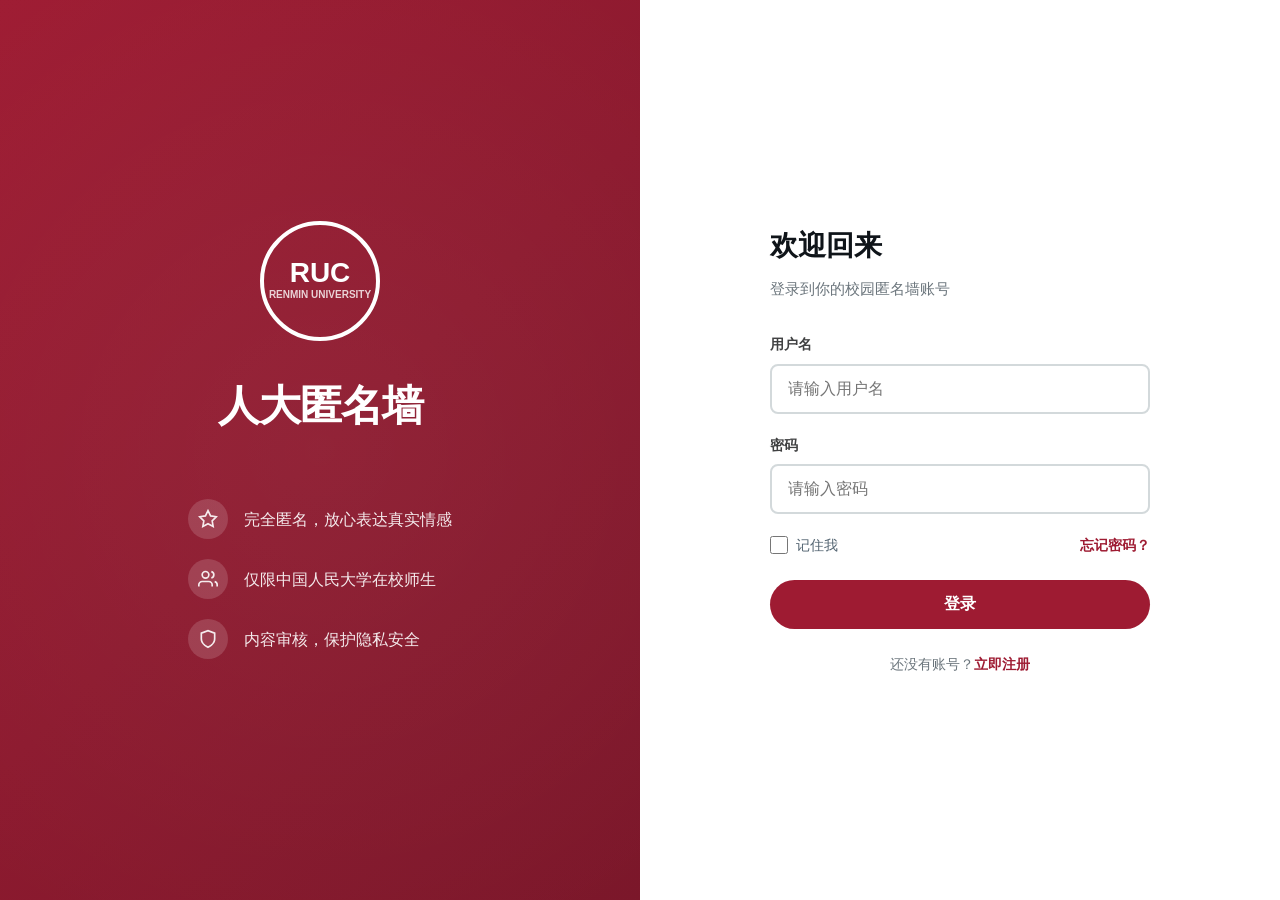
==== commit 7a1bc470: "补充未实现的页面" ====
--- a/index.html
+++ b/index.html
@@ -20,28 +20,28 @@
           <span class="logo-text">人大匿名墙</span>
         </div>
         <nav class="nav-links">
-          <a href="#" class="nav-item active" id="navHome">
+          <a href="index.html" class="nav-item active" id="navHome">
             <svg viewBox="0 0 24 24" fill="none" stroke="currentColor" stroke-width="2"><path d="M3 9l9-7 9 7v11a2 2 0 0 1-2 2H5a2 2 0 0 1-2-2z"/><polyline points="9 22 9 12 15 12 15 22"/></svg>
             <span>首页</span>
           </a>
-          <a href="#" class="nav-item" id="navExplore">
+          <a href="explore.html" class="nav-item" id="navExplore">
             <svg viewBox="0 0 24 24" fill="none" stroke="currentColor" stroke-width="2"><circle cx="11" cy="11" r="8"/><line x1="21" y1="21" x2="16.65" y2="16.65"/></svg>
             <span>发现</span>
           </a>
-          <a href="#" class="nav-item" id="navNotifications">
+          <a href="notifications.html" class="nav-item" id="navNotifications">
             <svg viewBox="0 0 24 24" fill="none" stroke="currentColor" stroke-width="2"><path d="M18 8A6 6 0 0 0 6 8c0 7-3 9-3 9h18s-3-2-3-9"/><path d="M13.73 21a2 2 0 0 1-3.46 0"/></svg>
             <span>通知</span>
             <span class="notification-badge" id="notifBadge" style="display:none">0</span>
           </a>
-          <a href="#" class="nav-item" id="navMessages">
+          <a href="messages.html" class="nav-item" id="navMessages">
             <svg viewBox="0 0 24 24" fill="none" stroke="currentColor" stroke-width="2"><path d="M4 4h16c1.1 0 2 .9 2 2v12c0 1.1-.9 2-2 2H4c-1.1 0-2-.9-2-2V6c0-1.1.9-2 2-2z"/><polyline points="22,6 12,13 2,6"/></svg>
             <span>私信</span>
           </a>
-          <a href="#" class="nav-item" id="navProfile">
+          <a href="profile.html" class="nav-item" id="navProfile">
             <svg viewBox="0 0 24 24" fill="none" stroke="currentColor" stroke-width="2"><path d="M20 21v-2a4 4 0 0 0-4-4H8a4 4 0 0 0-4 4v2"/><circle cx="12" cy="7" r="4"/></svg>
             <span>我的发布</span>
           </a>
-          <a href="#" class="nav-item" id="navSettings">
+          <a href="settings.html" class="nav-item" id="navSettings">
             <svg viewBox="0 0 24 24" fill="none" stroke="currentColor" stroke-width="2"><circle cx="12" cy="12" r="3"/><path d="M19.4 15a1.65 1.65 0 0 0 .33 1.82l.06.06a2 2 0 0 1 0 2.83 2 2 0 0 1-2.83 0l-.06-.06a1.65 1.65 0 0 0-1.82-.33 1.65 1.65 0 0 0-1 1.51V21a2 2 0 0 1-2 2 2 2 0 0 1-2-2v-.09A1.65 1.65 0 0 0 9 19.4a1.65 1.65 0 0 0-1.82.33l-.06.06a2 2 0 0 1-2.83 0 2 2 0 0 1 0-2.83l.06-.06a1.65 1.65 0 0 0 .33-1.82 1.65 1.65 0 0 0-1.51-1H3a2 2 0 0 1-2-2 2 2 0 0 1 2-2h.09A1.65 1.65 0 0 0 4.6 9a1.65 1.65 0 0 0-.33-1.82l-.06-.06a2 2 0 0 1 0-2.83 2 2 0 0 1 2.83 0l.06.06a1.65 1.65 0 0 0 1.82.33H9a1.65 1.65 0 0 0 1-1.51V3a2 2 0 0 1 2-2 2 2 0 0 1 2 2v.09a1.65 1.65 0 0 0 1 1.51 1.65 1.65 0 0 0 1.82-.33l.06-.06a2 2 0 0 1 2.83 0 2 2 0 0 1 0 2.83l-.06.06a1.65 1.65 0 0 0-.33 1.82V9a1.65 1.65 0 0 0 1.51 1H21a2 2 0 0 1 2 2 2 2 0 0 1-2 2h-.09a1.65 1.65 0 0 0-1.51 1z"/></svg>
             <span>设置</span>
           </a>
@@ -751,13 +751,11 @@
       setTimeout(() => { window.location.href = 'login.html'; }, 800);
     });
 
-    // Nav items
+    // Nav items - active state only, no preventDefault since links point to actual pages
     navItems.forEach(item => {
       item.addEventListener('click', (e) => {
-        e.preventDefault();
         navItems.forEach(n => n.classList.remove('active'));
         item.classList.add('active');
-        showToast('功能开发中，敬请期待', 'warning');
       });
     });
 
--- a/css/style.css
+++ b/css/style.css
@@ -0,0 +1,1293 @@
+:root {
+  --ruc-red: #9E1B32;
+  --ruc-red-dark: #7A1528;
+  --ruc-red-light: #C0392B;
+  --white: #FFFFFF;
+  --gray-50: #F7F9F9;
+  --gray-100: #EBEEEF;
+  --gray-200: #D3D9DB;
+  --gray-300: #B5BBC0;
+  --gray-400: #8B969B;
+  --gray-500: #6B757C;
+  --gray-600: #536471;
+  --gray-700: #404142;
+  --gray-800: #1F2931;
+  --black: #0F1419;
+  --blue: #1D9BF0;
+  --red: #F4212E;
+  --green: #00BA7C;
+  --yellow: #FFD400;
+  --border: #CFEAEE;
+  --shadow: rgba(0, 0, 0, 0.06);
+  --font-family: -apple-system, BlinkMacSystemFont, "Segoe UI", Roboto, "Helvetica Neue", Arial, sans-serif;
+  --radius: 16px;
+  --radius-sm: 8px;
+  --transition: 0.2s ease;
+}
+
+* {
+  margin: 0;
+  padding: 0;
+  box-sizing: border-box;
+}
+
+body {
+  font-family: var(--font-family);
+  background: var(--gray-100);
+  color: var(--black);
+  line-height: 1.6;
+  min-height: 100vh;
+}
+
+a {
+  text-decoration: none;
+  color: inherit;
+}
+
+button {
+  cursor: pointer;
+  border: none;
+  background: none;
+  font-family: inherit;
+}
+
+input, textarea {
+  font-family: inherit;
+  outline: none;
+}
+
+.container {
+  max-width: 1235px;
+  margin: 0 auto;
+  display: flex;
+  justify-content: center;
+}
+
+.main-layout {
+  display: flex;
+  width: 100%;
+  max-width: 1235px;
+  min-height: 100vh;
+}
+
+.sidebar-left {
+  width: 275px;
+  height: 100vh;
+  position: sticky;
+  top: 0;
+  display: flex;
+  flex-direction: column;
+  padding: 0 12px;
+  border-right: 1px solid var(--border);
+  background: var(--white);
+}
+
+.sidebar-left .nav-links {
+  padding: 16px 0;
+}
+
+.sidebar-left .nav-links .nav-item {
+  display: flex;
+  align-items: center;
+  gap: 20px;
+  padding: 12px 16px;
+  border-radius: 30px;
+  font-size: 20px;
+  font-weight: 500;
+  transition: background var(--transition);
+  color: var(--gray-700);
+  margin-bottom: 4px;
+}
+
+.sidebar-left .nav-links .nav-item:hover {
+  background: var(--gray-100);
+}
+
+.sidebar-left .nav-links .nav-item.active {
+  color: var(--ruc-red);
+}
+
+.sidebar-left .nav-links .nav-item svg {
+  width: 26px;
+  height: 26px;
+  flex-shrink: 0;
+}
+
+.sidebar-left .logo-area {
+  padding: 16px 16px 8px;
+  margin-bottom: 8px;
+}
+
+.sidebar-left .logo-area img {
+  height: 50px;
+  width: auto;
+}
+
+.sidebar-left .logo-area .logo-text {
+  font-size: 20px;
+  font-weight: 800;
+  color: var(--ruc-red);
+  letter-spacing: -0.5px;
+}
+
+.sidebar-left .sidebar-bottom {
+  margin-top: auto;
+  padding: 16px 0;
+}
+
+.sidebar-left .sidebar-bottom .user-menu {
+  display: flex;
+  align-items: center;
+  gap: 12px;
+  padding: 12px 16px;
+  border-radius: 30px;
+  cursor: pointer;
+  transition: background var(--transition);
+}
+
+.sidebar-left .sidebar-bottom .user-menu:hover {
+  background: var(--gray-100);
+}
+
+.sidebar-left .sidebar-bottom .avatar {
+  width: 40px;
+  height: 40px;
+  border-radius: 50%;
+  background: var(--ruc-red);
+  color: var(--white);
+  display: flex;
+  align-items: center;
+  justify-content: center;
+  font-weight: 700;
+  font-size: 16px;
+  flex-shrink: 0;
+}
+
+.sidebar-left .sidebar-bottom .user-info {
+  flex: 1;
+  min-width: 0;
+}
+
+.sidebar-left .sidebar-bottom .user-name {
+  font-weight: 700;
+  font-size: 15px;
+  white-space: nowrap;
+  overflow: hidden;
+  text-overflow: ellipsis;
+}
+
+.sidebar-left .sidebar-bottom .user-handle {
+  font-size: 14px;
+  color: var(--gray-500);
+  white-space: nowrap;
+  overflow: hidden;
+  text-overflow: ellipsis;
+}
+
+.sidebar-left .sidebar-bottom .more-icon {
+  width: 20px;
+  height: 20px;
+  color: var(--gray-600);
+}
+
+.feed-main {
+  flex: 1;
+  max-width: 600px;
+  border-right: 1px solid var(--border);
+  background: var(--white);
+  min-height: 100vh;
+}
+
+.feed-header {
+  padding: 16px;
+  border-bottom: 1px solid var(--border);
+  display: flex;
+  align-items: center;
+  justify-content: space-between;
+  position: sticky;
+  top: 0;
+  background: rgba(255, 255, 255, 0.97);
+  backdrop-filter: blur(12px);
+  z-index: 10;
+}
+
+.feed-header h1 {
+  font-size: 20px;
+  font-weight: 800;
+}
+
+.feed-header .top-sort {
+  display: flex;
+  gap: 4px;
+}
+
+.feed-header .top-sort button {
+  padding: 8px 16px;
+  border-radius: 20px;
+  font-size: 14px;
+  font-weight: 600;
+  color: var(--gray-500);
+  transition: all var(--transition);
+  background: transparent;
+}
+
+.feed-header .top-sort button:hover {
+  background: var(--gray-100);
+  color: var(--ruc-red);
+}
+
+.feed-header .top-sort button.active {
+  background: var(--ruc-red);
+  color: var(--white);
+}
+
+.feed-compose {
+  padding: 16px;
+  border-bottom: 1px solid var(--border);
+  display: flex;
+  gap: 12px;
+}
+
+.feed-compose .compose-avatar {
+  width: 48px;
+  height: 48px;
+  border-radius: 50%;
+  background: var(--ruc-red);
+  color: var(--white);
+  display: flex;
+  align-items: center;
+  justify-content: center;
+  font-weight: 700;
+  font-size: 18px;
+  flex-shrink: 0;
+}
+
+.feed-compose .compose-body {
+  flex: 1;
+}
+
+.feed-compose .compose-body textarea {
+  width: 100%;
+  border: none;
+  font-size: 20px;
+  resize: none;
+  min-height: 80px;
+  background: transparent;
+  color: var(--black);
+  line-height: 1.5;
+}
+
+.feed-compose .compose-body textarea::placeholder {
+  color: var(--gray-400);
+}
+
+.feed-compose .compose-actions {
+  display: flex;
+  align-items: center;
+  justify-content: space-between;
+  padding-top: 12px;
+  border-top: 1px solid var(--border);
+  margin-top: 12px;
+}
+
+.feed-compose .compose-actions .type-selector {
+  display: flex;
+  gap: 8px;
+}
+
+.feed-compose .compose-actions .type-btn {
+  display: flex;
+  align-items: center;
+  gap: 6px;
+  padding: 6px 12px;
+  border-radius: 20px;
+  font-size: 13px;
+  font-weight: 600;
+  color: var(--ruc-red);
+  background: rgba(158, 27, 50, 0.1);
+  transition: all var(--transition);
+  border: 1px solid transparent;
+}
+
+.feed-compose .compose-actions .type-btn:hover {
+  background: rgba(158, 27, 50, 0.15);
+}
+
+.feed-compose .compose-actions .type-btn.active {
+  background: var(--ruc-red);
+  color: var(--white);
+}
+
+.feed-compose .compose-actions .type-btn svg {
+  width: 16px;
+  height: 16px;
+}
+
+.feed-compose .compose-actions .submit-btn {
+  padding: 8px 20px;
+  border-radius: 24px;
+  background: var(--ruc-red);
+  color: var(--white);
+  font-size: 15px;
+  font-weight: 700;
+  transition: all var(--transition);
+}
+
+.feed-compose .compose-actions .submit-btn:hover {
+  background: var(--ruc-red-dark);
+  transform: scale(1.02);
+}
+
+.feed-compose .compose-actions .submit-btn:disabled {
+  opacity: 0.5;
+  cursor: not-allowed;
+  transform: none;
+}
+
+.feed-compose .compose-actions .char-count {
+  font-size: 13px;
+  color: var(--gray-400);
+  margin-right: 12px;
+}
+
+.feed-compose .compose-actions .char-count.warning {
+  color: var(--yellow);
+}
+
+.feed-compose .compose-actions .char-count.danger {
+  color: var(--red);
+}
+
+.feed-divider {
+  height: 10px;
+  background: var(--gray-100);
+  border-top: 1px solid var(--border);
+  border-bottom: 1px solid var(--border);
+}
+
+.tweet {
+  padding: 12px 16px;
+  border-bottom: 1px solid var(--border);
+  transition: background var(--transition);
+  cursor: pointer;
+}
+
+.tweet:hover {
+  background: var(--gray-50);
+}
+
+.tweet-main {
+  display: flex;
+  gap: 12px;
+}
+
+.tweet .tweet-avatar {
+  width: 48px;
+  height: 48px;
+  border-radius: 50%;
+  background: linear-gradient(135deg, var(--ruc-red), var(--ruc-red-light));
+  color: var(--white);
+  display: flex;
+  align-items: center;
+  justify-content: center;
+  font-weight: 700;
+  font-size: 18px;
+  flex-shrink: 0;
+}
+
+.tweet .tweet-content {
+  flex: 1;
+  min-width: 0;
+}
+
+.tweet .tweet-header {
+  display: flex;
+  align-items: center;
+  gap: 4px;
+  flex-wrap: wrap;
+  margin-bottom: 4px;
+}
+
+.tweet .tweet-header .tweet-author {
+  font-weight: 700;
+  font-size: 15px;
+}
+
+.tweet .tweet-header .tweet-time {
+  font-size: 14px;
+  color: var(--gray-500);
+}
+
+.tweet .tweet-header .tweet-time::before {
+  content: "·";
+  margin-right: 4px;
+}
+
+.tweet .tweet-type-badge {
+  margin-left: auto;
+  display: inline-flex;
+  align-items: center;
+  gap: 4px;
+  padding: 2px 10px;
+  border-radius: 12px;
+  font-size: 12px;
+  font-weight: 600;
+}
+
+.tweet .tweet-type-badge.confession {
+  background: rgba(158, 27, 50, 0.1);
+  color: var(--ruc-red);
+}
+
+.tweet .tweet-type-badge.secret {
+  background: rgba(83, 100, 113, 0.1);
+  color: var(--gray-600);
+}
+
+.tweet .tweet-type-badge.question {
+  background: rgba(29, 155, 240, 0.1);
+  color: var(--blue);
+}
+
+.tweet .tweet-text {
+  font-size: 15px;
+  line-height: 1.5;
+  white-space: pre-wrap;
+  word-break: break-word;
+  margin-bottom: 12px;
+}
+
+.tweet .tweet-actions {
+  display: flex;
+  justify-content: space-between;
+  max-width: 425px;
+}
+
+.tweet .tweet-action {
+  display: flex;
+  align-items: center;
+  gap: 8px;
+  padding: 8px 12px;
+  margin: 0 -12px;
+  border-radius: 24px;
+  font-size: 13px;
+  color: var(--gray-500);
+  transition: all var(--transition);
+}
+
+.tweet .tweet-action:hover {
+  background: var(--gray-100);
+}
+
+.tweet .tweet-action svg {
+  width: 18px;
+  height: 18px;
+}
+
+.tweet .tweet-action.like:hover {
+  color: var(--red);
+}
+
+.tweet .tweet-action.like.liked {
+  color: var(--red);
+}
+
+.tweet .tweet-action.like.liked svg {
+  fill: var(--red);
+}
+
+.tweet .tweet-action.comment:hover {
+  color: var(--blue);
+}
+
+.tweet .tweet-action.share:hover {
+  color: var(--green);
+}
+
+.tweet .tweet-action.share svg {
+  transform: scaleX(-1);
+}
+
+.load-more {
+  padding: 24px;
+  text-align: center;
+}
+
+.load-more button {
+  padding: 10px 32px;
+  border-radius: 24px;
+  background: var(--gray-100);
+  color: var(--gray-600);
+  font-size: 15px;
+  font-weight: 600;
+  transition: all var(--transition);
+}
+
+.load-more button:hover {
+  background: var(--gray-200);
+  color: var(--black);
+}
+
+.loading-spinner {
+  display: flex;
+  align-items: center;
+  justify-content: center;
+  padding: 40px;
+}
+
+.spinner {
+  width: 32px;
+  height: 32px;
+  border: 3px solid var(--gray-200);
+  border-top-color: var(--ruc-red);
+  border-radius: 50%;
+  animation: spin 0.8s linear infinite;
+}
+
+@keyframes spin {
+  to { transform: rotate(360deg); }
+}
+
+.empty-state {
+  padding: 60px 24px;
+  text-align: center;
+}
+
+.empty-state .empty-icon {
+  font-size: 48px;
+  margin-bottom: 16px;
+}
+
+.empty-state h3 {
+  font-size: 20px;
+  margin-bottom: 8px;
+}
+
+.empty-state p {
+  color: var(--gray-500);
+  font-size: 15px;
+}
+
+.sidebar-right {
+  width: 350px;
+  padding: 16px;
+  position: sticky;
+  top: 0;
+  height: 100vh;
+  overflow-y: auto;
+}
+
+.sidebar-right .search-box {
+  position: relative;
+  margin-bottom: 16px;
+}
+
+.sidebar-right .search-box input {
+  width: 100%;
+  padding: 12px 16px 12px 44px;
+  border: 1px solid var(--border);
+  border-radius: 30px;
+  background: var(--gray-100);
+  font-size: 15px;
+  transition: all var(--transition);
+}
+
+.sidebar-right .search-box input:focus {
+  background: var(--white);
+  border-color: var(--ruc-red);
+  box-shadow: 0 0 0 2px rgba(158, 27, 50, 0.1);
+}
+
+.sidebar-right .search-box svg {
+  position: absolute;
+  left: 16px;
+  top: 50%;
+  transform: translateY(-50%);
+  width: 18px;
+  height: 18px;
+  color: var(--gray-500);
+}
+
+.sidebar-right .widget {
+  background: var(--white);
+  border-radius: var(--radius);
+  overflow: hidden;
+  margin-bottom: 16px;
+  border: 1px solid var(--border);
+}
+
+.sidebar-right .widget-header {
+  padding: 12px 16px;
+  font-size: 20px;
+  font-weight: 800;
+  border-bottom: 1px solid var(--border);
+}
+
+.sidebar-right .widget-content {
+  padding: 12px 0;
+}
+
+.sidebar-right .trending-item {
+  padding: 12px 16px;
+  cursor: pointer;
+  transition: background var(--transition);
+}
+
+.sidebar-right .trending-item:hover {
+  background: var(--gray-50);
+}
+
+.sidebar-right .trending-item .trend-category {
+  font-size: 13px;
+  color: var(--gray-500);
+  margin-bottom: 2px;
+}
+
+.sidebar-right .trending-item .trend-topic {
+  font-size: 15px;
+  font-weight: 700;
+  margin-bottom: 2px;
+}
+
+.sidebar-right .trending-item .trend-count {
+  font-size: 13px;
+  color: var(--gray-500);
+}
+
+.sidebar-right .rules-item {
+  padding: 12px 16px;
+  display: flex;
+  align-items: flex-start;
+  gap: 12px;
+  cursor: pointer;
+  transition: background var(--transition);
+}
+
+.sidebar-right .rules-item:hover {
+  background: var(--gray-50);
+}
+
+.sidebar-right .rules-item .rule-icon {
+  width: 32px;
+  height: 32px;
+  border-radius: 8px;
+  background: rgba(158, 27, 50, 0.1);
+  display: flex;
+  align-items: center;
+  justify-content: center;
+  color: var(--ruc-red);
+  flex-shrink: 0;
+}
+
+.sidebar-right .rules-item .rule-text {
+  flex: 1;
+}
+
+.sidebar-right .rules-item .rule-title {
+  font-size: 14px;
+  font-weight: 600;
+  margin-bottom: 2px;
+}
+
+.sidebar-right .rules-item .rule-desc {
+  font-size: 13px;
+  color: var(--gray-500);
+}
+
+.sidebar-right .footer-links {
+  padding: 8px 16px;
+  font-size: 13px;
+  color: var(--gray-500);
+  display: flex;
+  flex-wrap: wrap;
+  gap: 4px 12px;
+}
+
+.sidebar-right .footer-links a:hover {
+  text-decoration: underline;
+}
+
+.modal-overlay {
+  position: fixed;
+  top: 0;
+  left: 0;
+  right: 0;
+  bottom: 0;
+  background: rgba(0, 0, 0, 0.4);
+  display: flex;
+  align-items: flex-start;
+  justify-content: center;
+  padding-top: 60px;
+  z-index: 100;
+  opacity: 0;
+  visibility: hidden;
+  transition: all var(--transition);
+}
+
+.modal-overlay.active {
+  opacity: 1;
+  visibility: visible;
+}
+
+.modal {
+  background: var(--white);
+  border-radius: var(--radius);
+  width: 100%;
+  max-width: 500px;
+  max-height: 80vh;
+  overflow-y: auto;
+  position: relative;
+  transform: scale(0.95);
+  transition: transform var(--transition);
+}
+
+.modal-overlay.active .modal {
+  transform: scale(1);
+}
+
+.modal-header {
+  padding: 16px;
+  border-bottom: 1px solid var(--border);
+  display: flex;
+  align-items: center;
+  justify-content: space-between;
+}
+
+.modal-header h2 {
+  font-size: 18px;
+  font-weight: 800;
+}
+
+.modal-close {
+  width: 36px;
+  height: 36px;
+  border-radius: 50%;
+  display: flex;
+  align-items: center;
+  justify-content: center;
+  color: var(--gray-600);
+  transition: background var(--transition);
+}
+
+.modal-close:hover {
+  background: var(--gray-100);
+}
+
+.modal-close svg {
+  width: 20px;
+  height: 20px;
+}
+
+.modal-body {
+  padding: 16px;
+}
+
+.modal-footer {
+  padding: 12px 16px;
+  border-top: 1px solid var(--border);
+  display: flex;
+  gap: 12px;
+  justify-content: flex-end;
+}
+
+.btn {
+  padding: 10px 20px;
+  border-radius: 24px;
+  font-size: 15px;
+  font-weight: 700;
+  transition: all var(--transition);
+}
+
+.btn-primary {
+  background: var(--ruc-red);
+  color: var(--white);
+}
+
+.btn-primary:hover {
+  background: var(--ruc-red-dark);
+}
+
+.btn-secondary {
+  background: var(--gray-100);
+  color: var(--black);
+}
+
+.btn-secondary:hover {
+  background: var(--gray-200);
+}
+
+.btn-danger {
+  background: var(--red);
+  color: var(--white);
+}
+
+.toast-container {
+  position: fixed;
+  bottom: 24px;
+  right: 24px;
+  z-index: 200;
+  display: flex;
+  flex-direction: column;
+  gap: 8px;
+}
+
+.toast {
+  padding: 14px 20px;
+  border-radius: var(--radius-sm);
+  background: var(--black);
+  color: var(--white);
+  font-size: 15px;
+  font-weight: 500;
+  box-shadow: 0 4px 12px rgba(0, 0, 0, 0.15);
+  animation: slideIn 0.3s ease;
+}
+
+.toast.success {
+  background: var(--green);
+}
+
+.toast.error {
+  background: var(--red);
+}
+
+.toast.warning {
+  background: var(--yellow);
+  color: var(--black);
+}
+
+@keyframes slideIn {
+  from { transform: translateX(100%); opacity: 0; }
+  to { transform: translateX(0); opacity: 1; }
+}
+
+.login-page {
+  min-height: 100vh;
+  display: flex;
+}
+
+.login-left {
+  flex: 1;
+  background: linear-gradient(135deg, var(--ruc-red) 0%, var(--ruc-red-dark) 100%);
+  display: flex;
+  flex-direction: column;
+  align-items: center;
+  justify-content: center;
+  padding: 60px;
+  position: relative;
+  overflow: hidden;
+}
+
+.login-left::before {
+  content: "";
+  position: absolute;
+  top: -50%;
+  left: -50%;
+  width: 200%;
+  height: 200%;
+  background: radial-gradient(circle, rgba(255,255,255,0.05) 0%, transparent 60%);
+  animation: float 20s ease-in-out infinite;
+}
+
+@keyframes float {
+  0%, 100% { transform: translate(0, 0); }
+  50% { transform: translate(-5%, -5%); }
+}
+
+.login-left .login-brand {
+  text-align: center;
+  z-index: 1;
+}
+
+.login-left .login-brand img {
+  width: 120px;
+  height: 120px;
+  margin-bottom: 24px;
+}
+
+.login-left .login-brand h1 {
+  font-size: 42px;
+  font-weight: 900;
+  color: var(--white);
+  margin-bottom: 12px;
+  letter-spacing: -1px;
+}
+
+.login-left .login-brand p {
+  font-size: 18px;
+  color: rgba(255, 255, 255, 0.8);
+  max-width: 400px;
+}
+
+.login-left .login-features {
+  margin-top: 48px;
+  z-index: 1;
+}
+
+.login-left .login-features .feature-item {
+  display: flex;
+  align-items: center;
+  gap: 16px;
+  color: rgba(255, 255, 255, 0.9);
+  font-size: 16px;
+  margin-bottom: 20px;
+}
+
+.login-left .login-features .feature-icon {
+  width: 40px;
+  height: 40px;
+  border-radius: 50%;
+  background: rgba(255, 255, 255, 0.15);
+  display: flex;
+  align-items: center;
+  justify-content: center;
+}
+
+.login-left .login-features .feature-icon svg {
+  width: 20px;
+  height: 20px;
+}
+
+.login-right {
+  flex: 1;
+  display: flex;
+  flex-direction: column;
+  align-items: center;
+  justify-content: center;
+  padding: 60px;
+  background: var(--white);
+}
+
+.login-right .login-form-container {
+  width: 100%;
+  max-width: 380px;
+}
+
+.login-right .login-form-container .form-title {
+  font-size: 28px;
+  font-weight: 900;
+  margin-bottom: 8px;
+  color: var(--black);
+}
+
+.login-right .login-form-container .form-subtitle {
+  font-size: 15px;
+  color: var(--gray-500);
+  margin-bottom: 32px;
+}
+
+.login-form .form-group {
+  margin-bottom: 20px;
+}
+
+.login-form .form-label {
+  display: block;
+  font-size: 14px;
+  font-weight: 700;
+  margin-bottom: 8px;
+  color: var(--gray-700);
+}
+
+.login-form .form-input {
+  width: 100%;
+  padding: 14px 16px;
+  border: 2px solid var(--gray-200);
+  border-radius: var(--radius-sm);
+  font-size: 16px;
+  transition: all var(--transition);
+  background: var(--white);
+}
+
+.login-form .form-input:focus {
+  border-color: var(--ruc-red);
+  box-shadow: 0 0 0 3px rgba(158, 27, 50, 0.1);
+}
+
+.login-form .form-input.error {
+  border-color: var(--red);
+}
+
+.login-form .form-error {
+  font-size: 13px;
+  color: var(--red);
+  margin-top: 6px;
+  display: none;
+}
+
+.login-form .form-error.visible {
+  display: block;
+}
+
+.login-form .form-options {
+  display: flex;
+  align-items: center;
+  justify-content: space-between;
+  margin-bottom: 24px;
+}
+
+.login-form .remember-me {
+  display: flex;
+  align-items: center;
+  gap: 8px;
+  font-size: 14px;
+  color: var(--gray-600);
+  cursor: pointer;
+}
+
+.login-form .remember-me input[type="checkbox"] {
+  width: 18px;
+  height: 18px;
+  accent-color: var(--ruc-red);
+  cursor: pointer;
+}
+
+.login-form .forgot-link {
+  font-size: 14px;
+  color: var(--ruc-red);
+  font-weight: 600;
+}
+
+.login-form .forgot-link:hover {
+  text-decoration: underline;
+}
+
+.login-form .submit-btn {
+  width: 100%;
+  padding: 14px;
+  border-radius: 30px;
+  background: var(--ruc-red);
+  color: var(--white);
+  font-size: 16px;
+  font-weight: 700;
+  transition: all var(--transition);
+  border: none;
+  cursor: pointer;
+}
+
+.login-form .submit-btn:hover {
+  background: var(--ruc-red-dark);
+  transform: translateY(-1px);
+  box-shadow: 0 4px 12px rgba(158, 27, 50, 0.3);
+}
+
+.login-form .submit-btn:disabled {
+  opacity: 0.6;
+  cursor: not-allowed;
+  transform: none;
+  box-shadow: none;
+}
+
+.login-form .register-hint {
+  text-align: center;
+  margin-top: 24px;
+  font-size: 14px;
+  color: var(--gray-500);
+}
+
+.login-form .register-hint a {
+  color: var(--ruc-red);
+  font-weight: 700;
+}
+
+.login-form .register-hint a:hover {
+  text-decoration: underline;
+}
+
+.comment-modal .comment-list {
+  max-height: 300px;
+  overflow-y: auto;
+}
+
+.comment-modal .comment-item {
+  padding: 12px;
+  border-bottom: 1px solid var(--gray-100);
+}
+
+.comment-modal .comment-item:last-child {
+  border-bottom: none;
+}
+
+.comment-modal .comment-author {
+  font-weight: 700;
+  font-size: 14px;
+  margin-bottom: 4px;
+}
+
+.comment-modal .comment-content {
+  font-size: 14px;
+  line-height: 1.5;
+  color: var(--gray-700);
+}
+
+.comment-modal .comment-time {
+  font-size: 12px;
+  color: var(--gray-400);
+  margin-top: 4px;
+}
+
+.comment-modal .comment-compose {
+  padding: 16px;
+  border-top: 1px solid var(--border);
+  display: flex;
+  gap: 12px;
+  align-items: flex-start;
+}
+
+.comment-modal .comment-compose textarea {
+  flex: 1;
+  border: 1px solid var(--gray-200);
+  border-radius: var(--radius-sm);
+  padding: 10px 14px;
+  font-size: 14px;
+  resize: none;
+  min-height: 60px;
+  transition: border-color var(--transition);
+}
+
+.comment-modal .comment-compose textarea:focus {
+  border-color: var(--ruc-red);
+}
+
+.comment-modal .comment-compose .btn {
+  padding: 8px 16px;
+  font-size: 14px;
+  white-space: nowrap;
+}
+
+@media (max-width: 1024px) {
+  .sidebar-right {
+    display: none;
+  }
+}
+
+@media (max-width: 768px) {
+  .sidebar-left {
+    width: 80px;
+  }
+
+  .sidebar-left .nav-links .nav-item span {
+    display: none;
+  }
+
+  .sidebar-left .nav-links .nav-item {
+    justify-content: center;
+    padding: 12px;
+  }
+
+  .sidebar-left .sidebar-bottom .user-info {
+    display: none;
+  }
+
+  .sidebar-left .sidebar-bottom .user-menu {
+    justify-content: center;
+    padding: 12px;
+  }
+
+  .sidebar-left .logo-area .logo-text {
+    display: none;
+  }
+
+  .sidebar-left .logo-area {
+    text-align: center;
+  }
+
+  .feed-main {
+    max-width: none;
+  }
+
+  .login-left {
+    display: none;
+  }
+
+  .login-right {
+    flex: 1;
+  }
+
+  .container {
+    justify-content: flex-start;
+  }
+
+  .main-layout {
+    justify-content: flex-start;
+  }
+}
+
+@media (max-width: 480px) {
+  .sidebar-left {
+    width: 64px;
+  }
+
+  .sidebar-left .nav-links .nav-item svg {
+    width: 24px;
+    height: 24px;
+  }
+
+  .sidebar-left .logo-area img {
+    height: 36px;
+  }
+
+  .tweet .tweet-avatar {
+    width: 40px;
+    height: 40px;
+  }
+
+  .feed-compose .compose-avatar {
+    width: 40px;
+    height: 40px;
+  }
+
+  .tweet .tweet-actions {
+    justify-content: space-between;
+  }
+
+  .tweet .tweet-action span {
+    display: none;
+  }
+}
+
+.notification-badge {
+  display: inline-flex;
+  align-items: center;
+  justify-content: center;
+  min-width: 18px;
+  height: 18px;
+  border-radius: 9px;
+  background: var(--ruc-red);
+  color: var(--white);
+  font-size: 11px;
+  font-weight: 700;
+  padding: 0 5px;
+  margin-left: 8px;
+}
+
+.scroll-to-top {
+  position: fixed;
+  bottom: 24px;
+  right: 24px;
+  width: 48px;
+  height: 48px;
+  border-radius: 50%;
+  background: var(--ruc-red);
+  color: var(--white);
+  display: flex;
+  align-items: center;
+  justify-content: center;
+  box-shadow: 0 4px 12px rgba(158, 27, 50, 0.3);
+  transition: all var(--transition);
+  opacity: 0;
+  visibility: hidden;
+  z-index: 50;
+}
+
+.scroll-to-top.visible {
+  opacity: 1;
+  visibility: visible;
+}
+
+.scroll-to-top:hover {
+  transform: scale(1.1);
+}
+
+.scroll-to-top svg {
+  width: 24px;
+  height: 24px;
+}
